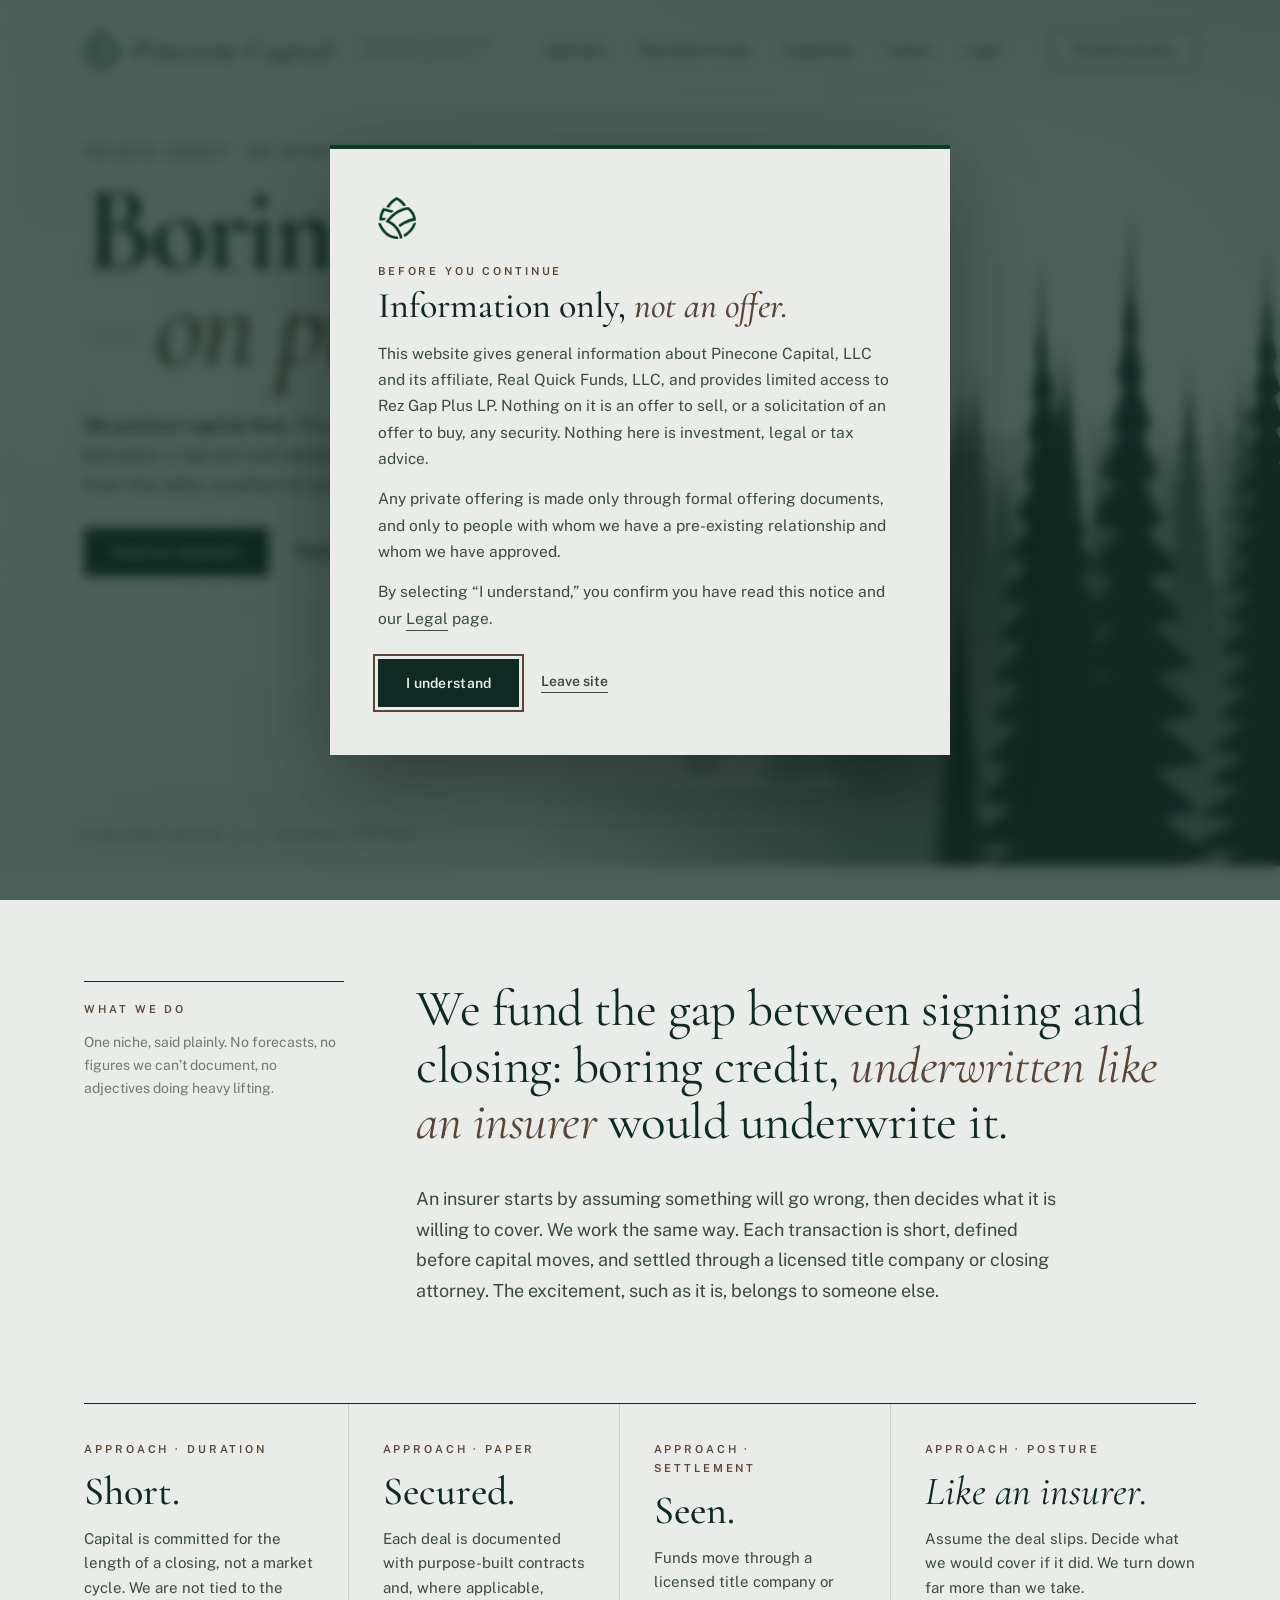
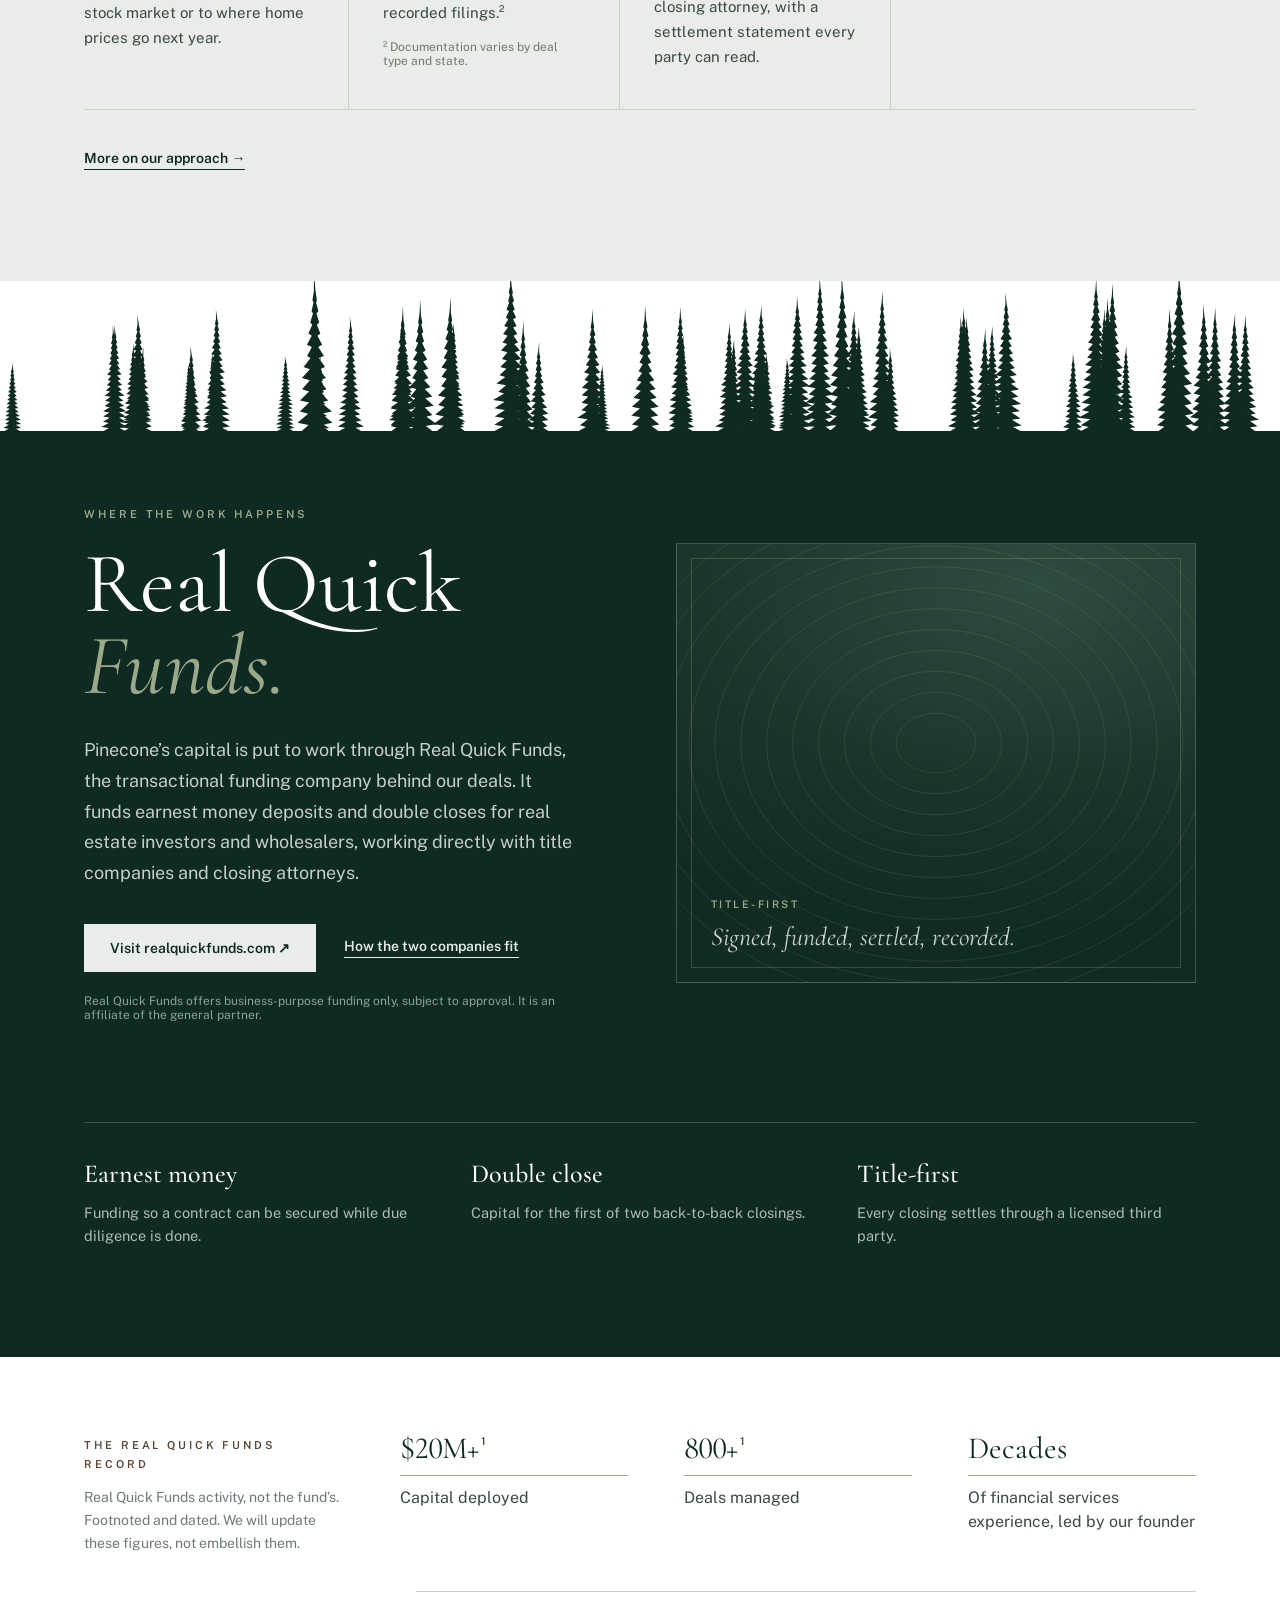
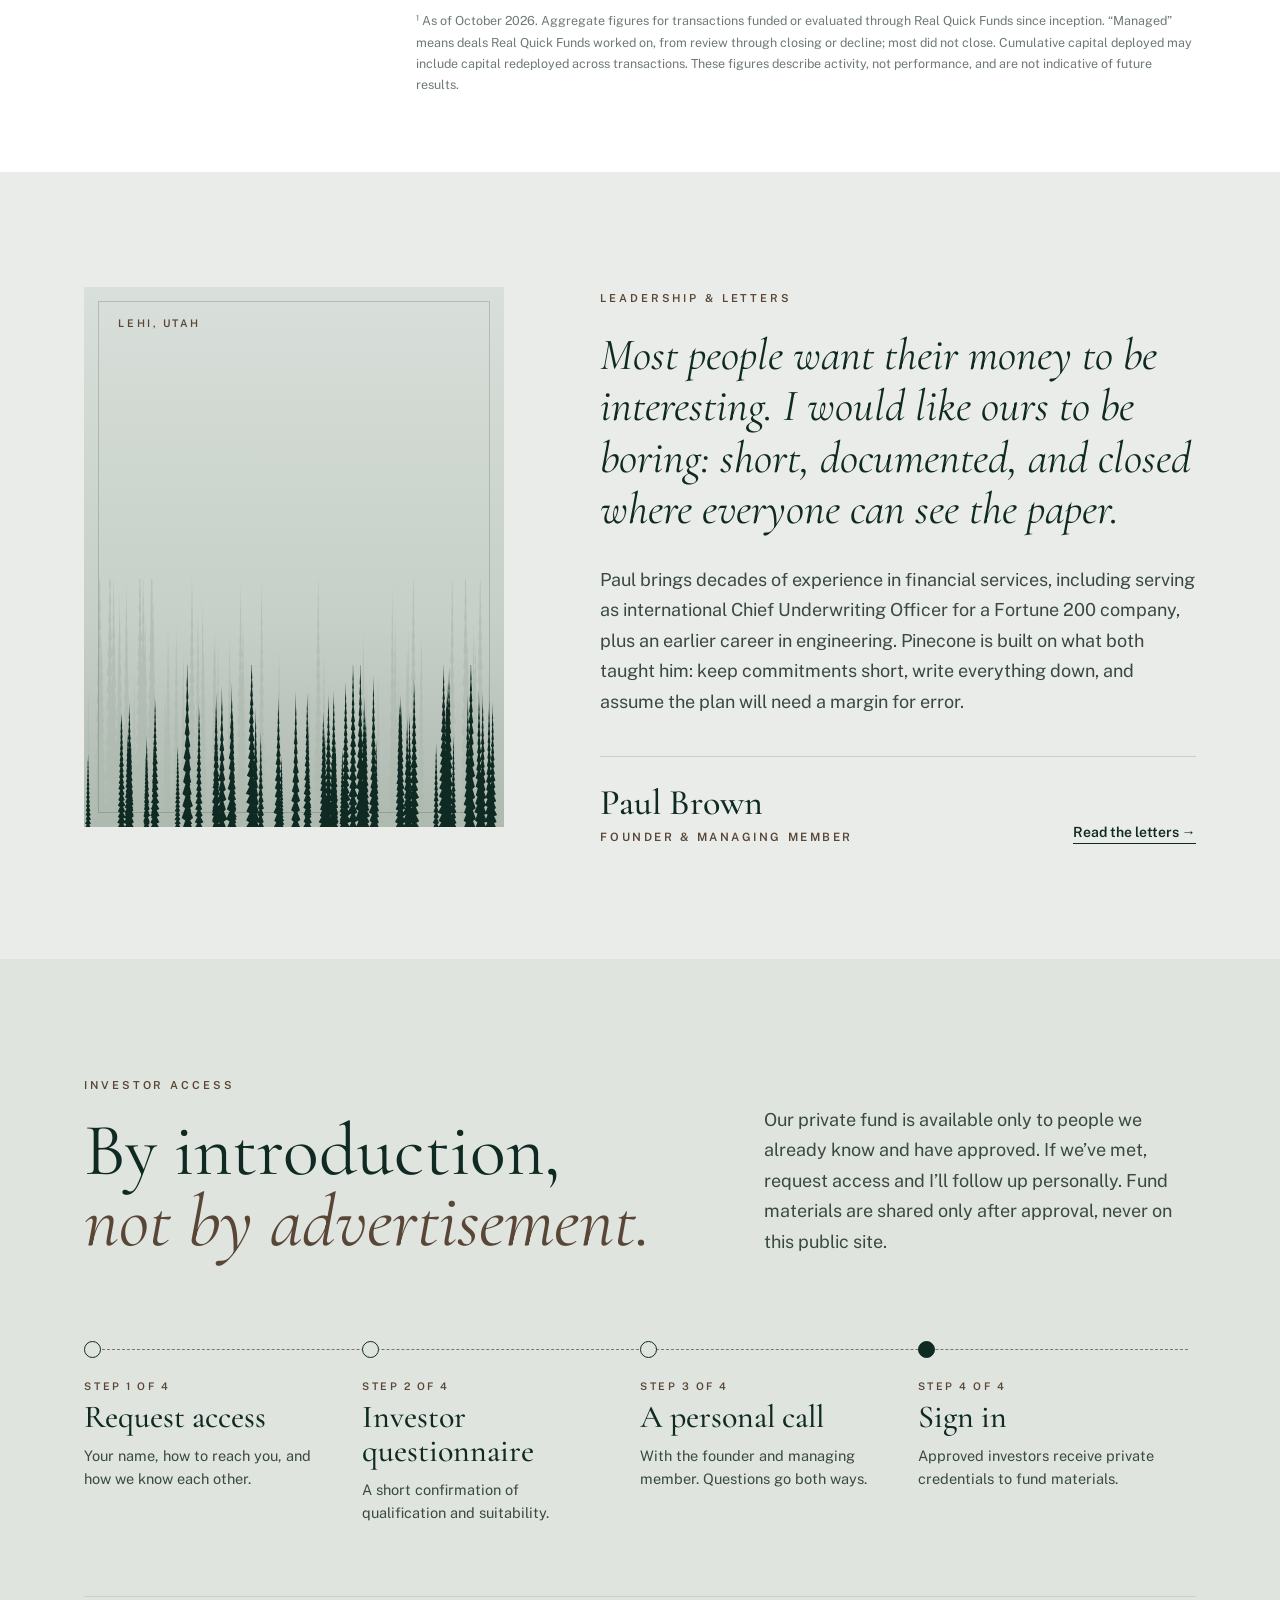
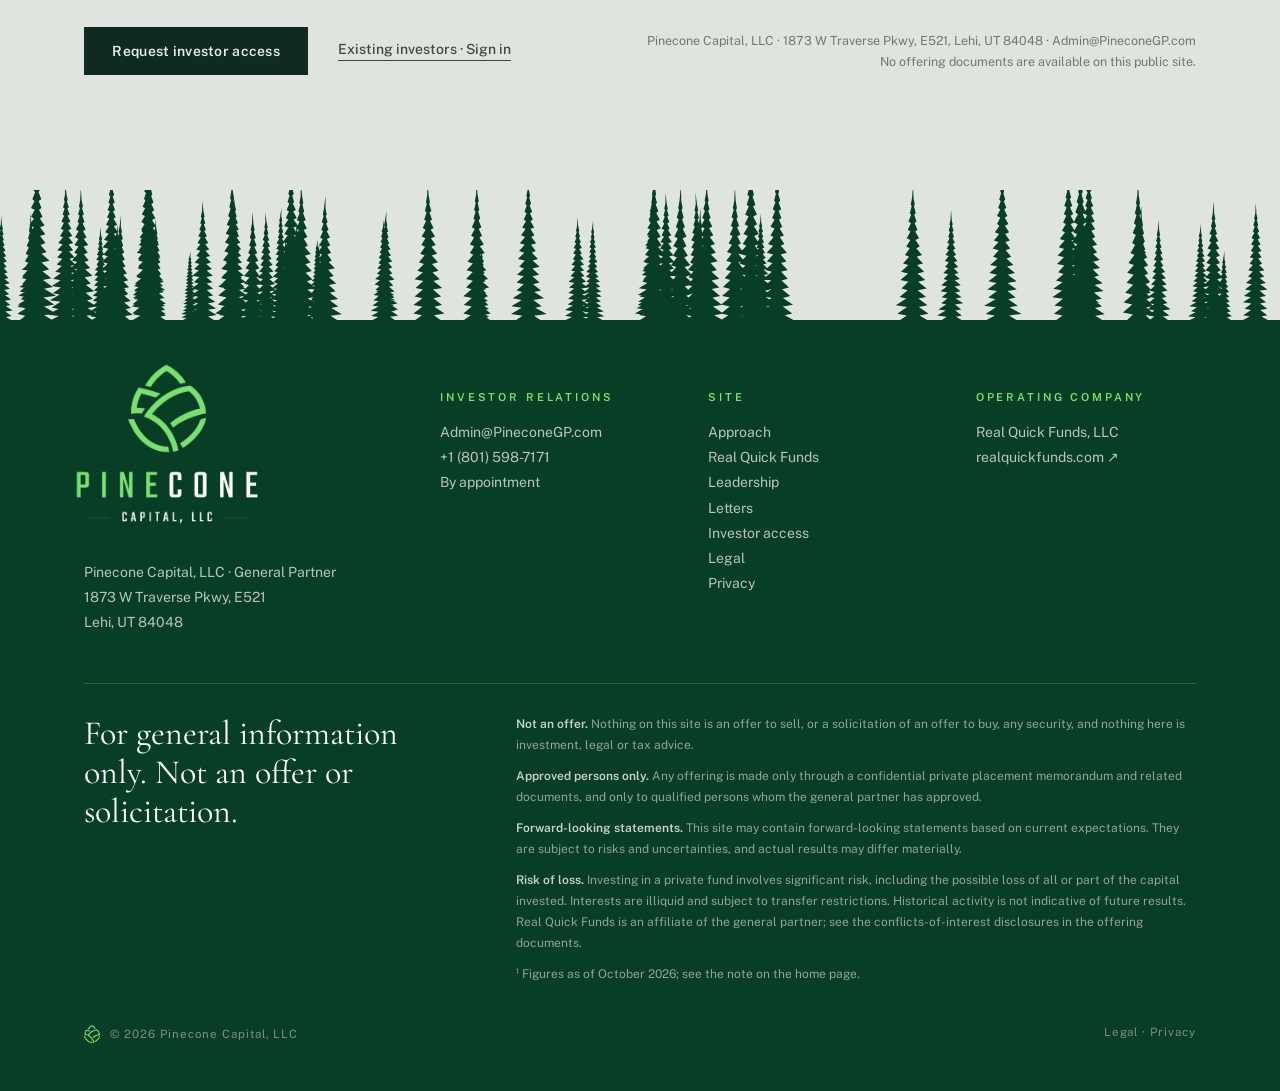
==== index.html @ 08f0cf80 "Home: Real Quick Funds record moved after RQF section and relabeled, 800+ deals managed, smaller rec" ====
<!doctype html><html lang="en"><head><meta charset="utf-8">
<meta name="viewport" content="width=device-width,initial-scale=1">
<title>Pinecone Capital, LLC · Boring on purpose.</title>
<meta name="description" content="Pinecone Capital, LLC is a general partner focused on short-duration, documented private credit through Real Quick Funds. By introduction only.">
<link rel="canonical" href="https://pineconegp.com/">
<meta property="og:type" content="website">
<meta property="og:site_name" content="Pinecone Capital, LLC">
<meta property="og:title" content="Pinecone Capital, LLC · Boring on purpose.">
<meta property="og:description" content="Pinecone Capital, LLC is a general partner focused on short-duration, documented private credit through Real Quick Funds. By introduction only.">
<meta property="og:url" content="https://pineconegp.com/">
<meta property="og:image" content="https://pineconegp.com/img/og-share.png">
<meta name="twitter:card" content="summary_large_image">
<link rel="icon" type="image/png" href="/logo/derived-mark-pine-transparent.png">
<link rel="icon" href="/favicon.ico" sizes="any">
<link rel="apple-touch-icon" href="/apple-touch-icon.png">
<meta name="theme-color" content="#0F2A22">
<link rel="stylesheet" href="/fonts/fonts.css">
<link rel="stylesheet" href="/site.css?v=559492b0">
</head><body>
<div class="hero">
 <img class="forest" src="/img/forest.svg" alt="">
 <div class="hfog"></div>
 <div class="grain"></div>
 <nav aria-label="Main">
  <a class="brand" href="/" aria-label="Pinecone Capital home"><img src="/logo/derived-mark-pine-transparent.png" alt="Pinecone Capital mark"><span class="n">Pinecone Capital</span><span class="t">General Partner<br>Private credit</span></a>
  <div class="links"><a href="/approach">Approach</a><a href="/#real-quick-funds">Real Quick Funds</a><a href="/leadership">Leadership</a><a href="/letters">Letters</a><a href="/legal">Legal</a></div>
  <a class="acc" href="/investor-access">Investor access</a>
  <details class="menu"><summary>Menu</summary><div class="panel"><a href="/approach">Approach</a><a href="/#real-quick-funds">Real Quick Funds</a><a href="/leadership">Leadership</a><a href="/letters">Letters</a><a href="/legal">Legal</a><a href="/investor-access">Investor access</a></div></details>
 </nav>
 <div class="hcopy">
  <div class="cap">Private credit · By introduction only</div>
  <h1>Boring<em>on purpose.</em></h1>
  <p class="lede"><strong>We protect capital first.</strong> Pinecone Capital funds the short gap between a signed real estate contract and a closed deal, away from the daily weather of public markets and home prices.</p>
  <div class="ctas"><a class="btn" href="/approach">Read our approach</a><a class="ul" href="/investor-access">Request investor access →</a></div>
 </div>
 <div class="elev">Pinecone Capital, LLC · General Partner</div>
</div>

<section class="sec" id="what-we-do">
 <div class="what">
  <div class="side"><span class="cap">What we do</span><p>One niche, said plainly. No forecasts, no figures we can’t document, no adjectives doing heavy lifting.</p></div>
  <div>
   <div class="big">We fund the gap between signing and closing: boring credit, <em>underwritten like an insurer</em> would underwrite it.</div>
   <p>An insurer starts by assuming something will go wrong, then decides what it is willing to cover. We work the same way. Each transaction is short, defined before capital moves, and settled through a licensed title company or closing attorney. The excitement, such as it is, belongs to someone else.</p>
  </div>
 </div>
 <div class="strip" id="approach">
  <div><span class="cap">Approach · Duration</span><h3>Short.</h3><p>Capital is committed for the length of a closing, not a market cycle. We are not tied to the stock market or to where home prices go next year.</p></div>
  <div><span class="cap">Approach · Paper</span><h3>Secured.</h3><p>Each deal is documented with purpose-built contracts and, where applicable, recorded filings.²</p><div class="fnm">² Documentation varies by deal type and state.</div></div>
  <div><span class="cap">Approach · Settlement</span><h3>Seen.</h3><p>Funds move through a licensed title company or closing attorney, with a settlement statement every party can read.</p></div>
  <div><span class="cap">Approach · Posture</span><h3><em>Like an insurer.</em></h3><p>Assume the deal slips. Decide what we would cover if it did. We turn down far more than we take.</p></div>
 </div>
 <div class="more"><a class="ul" href="/approach">More on our approach →</a></div>
</section>



<div class="rqfwrap" id="real-quick-funds">
 <img class="treeline" src="/img/trees-pine.svg" alt="">
 <div class="rqf">
  <div>
   <span class="cap">Where the work happens</span>
   <h2>Real Quick <em>Funds.</em></h2>
   <p>Pinecone’s capital is put to work through Real Quick Funds, the transactional funding company behind our deals. It funds earnest money deposits and double closes for real estate investors and wholesalers, working directly with title companies and closing attorneys.</p>
   <div class="row"><a class="pill" href="https://realquickfunds.com" target="_blank" rel="noopener noreferrer">Visit realquickfunds.com ↗</a><a class="ul" style="color:#E3E8E2" href="/approach#how-the-companies-fit">How the two companies fit</a></div>
   <div class="tiny">Real Quick Funds offers business-purpose funding only, subject to approval. It is an affiliate of the general partner.</div>
  </div>
  <div class="plate" aria-hidden="true"><svg class="rings" viewBox="0 0 520 440" preserveAspectRatio="xMidYMid slice" xmlns="http://www.w3.org/2000/svg" aria-hidden="true"><g fill="none" stroke="#9BA88A" stroke-opacity=".16"><ellipse cx="260" cy="200" rx="40" ry="30"/><ellipse cx="260" cy="200" rx="66" ry="51"/><ellipse cx="260" cy="200" rx="92" ry="72"/><ellipse cx="260" cy="200" rx="118" ry="93"/><ellipse cx="260" cy="200" rx="144" ry="114"/><ellipse cx="260" cy="200" rx="170" ry="135"/><ellipse cx="260" cy="200" rx="196" ry="156"/><ellipse cx="260" cy="200" rx="222" ry="177"/><ellipse cx="260" cy="200" rx="248" ry="198"/><ellipse cx="260" cy="200" rx="274" ry="219"/><ellipse cx="260" cy="200" rx="300" ry="240"/><ellipse cx="260" cy="200" rx="326" ry="261"/></g></svg><div class="pt"><b>Title-first</b>Signed, funded, settled, recorded.</div></div>
 </div>
 <div class="facts">
  <div><b>Earnest money</b>Funding so a contract can be secured while due diligence is done.</div>
  <div><b>Double close</b>Capital for the first of two back-to-back closings.</div>
  <div><b>Title-first</b>Every closing settles through a licensed third party.</div>
 </div>
</div>

<section class="sec record" id="record">
 <div class="recg">
  <div><span class="cap">The Real Quick Funds record</span><p style="margin-top:14px;font-size:14px;line-height:1.65;color:var(--mute)">Real Quick Funds activity, not the fund’s. Footnoted and dated. We will update these figures, not embellish them.</p></div>
  <div><div class="num">$20M+<sup>1</sup></div><div class="numl">Capital deployed</div></div>
  <div><div class="num">800+<sup>1</sup></div><div class="numl">Deals managed</div></div>
  <div><div class="num word">Decades</div><div class="numl">Of financial services experience, led by our founder</div></div>
 </div>
 <div class="recnote">¹ As of October 2026. Aggregate figures for transactions funded or evaluated through Real Quick Funds since inception. “Managed” means deals Real Quick Funds worked on, from review through closing or decline; most did not close. Cumulative capital deployed may include capital redeployed across transactions. These figures describe activity, not performance, and are not indicative of future results.</div>
</section>

<section class="sec" id="leadership">
 <div class="lead">
  <div class="panel-fog" aria-hidden="true"><div class="pt">Lehi, Utah</div><img class="t1" src="/img/trees-fog.svg" alt=""><img class="t2" src="/img/trees-pine.svg" alt=""></div>
  <div>
   <span class="cap">Leadership &amp; letters</span>
   <div class="quote">Most people want their money to be interesting. I would like ours to be boring: short, documented, and closed where everyone can see the paper.</div>
   <p class="b">Paul brings decades of experience in financial services, including serving as international Chief Underwriting Officer for a Fortune 200 company, plus an earlier career in engineering. Pinecone is built on what both taught him: keep commitments short, write everything down, and assume the plan will need a margin for error.</p>
   <div class="sig"><div><div class="n">Paul Brown</div><div class="t">Founder &amp; Managing Member</div></div><a class="ul" style="font-size:14px;font-weight:600" href="/letters">Read the letters →</a></div>
  </div>
 </div>
</section>

<section class="sec access" id="investor-access">
 <div class="accg">
  <div><span class="cap">Investor access</span><h2>By introduction,<br><em>not by advertisement.</em></h2></div>
  <p class="intro">Our private fund is available only to people we already know and have approved. If we’ve met, request access and I’ll follow up personally. Fund materials are shared only after approval, never on this public site.</p>
 </div>
 <div class="trail">
  <div class="step"><div class="dot"></div><div class="k">Step 1 of 4</div><h4>Request access</h4><p>Your name, how to reach you, and how we know each other.</p></div>
  <div class="step"><div class="dot"></div><div class="k">Step 2 of 4</div><h4>Investor questionnaire</h4><p>A short confirmation of qualification and suitability.</p></div>
  <div class="step"><div class="dot"></div><div class="k">Step 3 of 4</div><h4>A personal call</h4><p>With the founder and managing member. Questions go both ways.</p></div>
  <div class="step"><div class="dot"></div><div class="k">Step 4 of 4</div><h4>Sign in</h4><p>Approved investors receive private credentials to fund materials.</p></div>
 </div>
 <div class="accrow"><a class="btn" href="/investor-access">Request investor access</a><a class="ul" style="font-weight:500;color:var(--ink2)" href="/investor-access#existing-investors">Existing investors · Sign in</a><span class="mono">Pinecone Capital, LLC · 1873 W Traverse Pkwy, E521, Lehi, UT 84048 · <a href="mailto:Admin@PineconeGP.com">Admin@PineconeGP.com</a><br>No offering documents are available on this public site.</span></div>
</section>
<div class="ftrees"><img class="treeline" src="/img/trees-logo.svg" alt=""></div>
<footer>
 <div class="fg">
  <div><a href="/"><img class="lockup" src="/logo/derived-lockup-cropped.jpg" alt="Pinecone Capital, LLC"></a><div style="margin-top:22px">Pinecone Capital, LLC · General Partner<br>1873 W Traverse Pkwy, E521<br>Lehi, UT 84048</div></div>
  <div class="col"><span class="cap">Investor relations</span><a href="mailto:Admin@PineconeGP.com">Admin@PineconeGP.com</a><a href="tel:+18015987171">+1 (801) 598-7171</a>By appointment</div>
  <div class="col"><span class="cap">Site</span><a href="/approach">Approach</a><a href="/#real-quick-funds">Real Quick Funds</a><a href="/leadership">Leadership</a><a href="/letters">Letters</a><a href="/investor-access">Investor access</a><a href="/legal">Legal</a><a href="/privacy">Privacy</a></div>
  <div class="col"><span class="cap">Operating company</span>Real Quick Funds, LLC<a href="https://realquickfunds.com" target="_blank" rel="noopener noreferrer">realquickfunds.com ↗</a></div>
 </div>
 <div class="disc">
  <div class="d">For general information only. Not an offer or solicitation.</div>
  <div class="s">
   <p><b>Not an offer.</b> Nothing on this site is an offer to sell, or a solicitation of an offer to buy, any security, and nothing here is investment, legal or tax advice.</p>
   <p><b>Approved persons only.</b> Any offering is made only through a confidential private placement memorandum and related documents, and only to qualified persons whom the general partner has approved.</p>
   <p><b>Forward-looking statements.</b> This site may contain forward-looking statements based on current expectations. They are subject to risks and uncertainties, and actual results may differ materially.</p>
   <p><b>Risk of loss.</b> Investing in a private fund involves significant risk, including the possible loss of all or part of the capital invested. Interests are illiquid and subject to transfer restrictions. Historical activity is not indicative of future results. Real Quick Funds is an affiliate of the general partner; see the conflicts-of-interest disclosures in the offering documents.</p>
   <p>¹ Figures as of October 2026; see the note on the home page.</p>
  </div>
 </div>
 <div class="copy"><span style="display:flex;align-items:center;gap:10px"><img src="/logo/derived-mark-light-cropped.png" alt="">© 2026 Pinecone Capital, LLC</span><span><a href="/legal">Legal</a> · <a href="/privacy">Privacy</a></span></div>
</footer>
<style>/* entry notice */.gate{position:fixed;inset:0;z-index:1000;display:flex;align-items:center;justify-content:center;padding:20px;background:rgba(15,42,34,.72);backdrop-filter:blur(6px)}.gate[hidden]{display:none}.gate .card{max-width:620px;width:100%;max-height:calc(100vh - 40px);overflow:auto;background:var(--fog);border-top:4px solid var(--logo);padding:clamp(26px,5vw,48px);box-shadow:0 30px 80px rgba(0,0,0,.35)}.gate img{height:42px;width:auto}.gate .cap{display:block;margin-top:22px}.gate h2{font-family:var(--disp);font-weight:500;font-size:clamp(28px,3.4vw,36px);line-height:1.08;margin-top:10px;text-wrap:balance}.gate h2 em{color:var(--bark)}.gate p{margin-top:14px;font-size:15.5px;line-height:1.7;color:var(--ink2)}.gate .row{margin-top:28px;display:flex;flex-wrap:wrap;gap:22px;align-items:center}.gate .leave{font-size:14px;font-weight:600;color:var(--ink2);border-bottom:1px solid currentColor;padding-bottom:3px}</style>
<div class="gate" id="gate" hidden role="dialog" aria-modal="true" aria-labelledby="gate-h">
 <div class="card">
  <img src="/logo/derived-mark-pine-transparent.png" alt="Pinecone Capital">
  <span class="cap">Before you continue</span>
  <h2 id="gate-h"><span style="white-space:nowrap">Information only,</span> <em style="white-space:nowrap">not an offer.</em></h2>
  <p>This website gives general information about Pinecone Capital, LLC and its affiliate, Real Quick Funds, LLC, and provides limited access to Rez Gap Plus LP. Nothing on it is an offer to sell, or a solicitation of an offer to buy, any security. Nothing here is investment, legal or tax advice.</p>
  <p>Any private offering is made only through formal offering documents, and only to people with whom we have a pre-existing relationship and whom we have approved.</p>
  <p>By selecting “I understand,” you confirm you have read this notice and our <a class="ul" href="/legal">Legal</a> page.</p>
  <div class="row"><button class="btn" id="gate-ok" type="button">I understand</button><a class="leave" href="https://www.google.com" rel="noopener">Leave site</a></div>
 </div>
</div>
<script>(function(){var k='pcgp_notice_v2',d=30*864e5,g=document.getElementById('gate');if(!g)return;
function rd(){var v=null;try{v=localStorage.getItem(k)}catch(e){}if(!v){try{v=sessionStorage.getItem(k)}catch(e){}}if(!v){var m=document.cookie.match(new RegExp('(?:^|; )'+k+'=([^;]*)'));if(m)v=m[1]}return v&&(Date.now()-Number(v)<d)}
function wr(){var v=String(Date.now());try{localStorage.setItem(k,v)}catch(e){}try{sessionStorage.setItem(k,v)}catch(e){}try{document.cookie=k+'='+v+';path=/;max-age='+(d/1000)+';SameSite=Lax;Secure'}catch(e){}}
var p=location.pathname.replace(/\.html$/,'').replace(/\/$/,'');if(p==='/legal'||rd())return;
g.hidden=false;document.documentElement.style.overflow='hidden';var b=document.getElementById('gate-ok');try{b.focus({preventScroll:true})}catch(e){}
b.onclick=function(){wr();g.hidden=true;document.documentElement.style.overflow=''};})();</script>
</body></html>
---- fonts/fonts.css ----
@font-face{font-family:"Cormorant Garamond";src:url("CormorantGaramond-VariableFont_wght.ttf");font-display:swap;font-weight:300 700}
@font-face{font-family:"Cormorant Garamond";src:url("CormorantGaramond-Italic-VariableFont_wght.ttf");font-display:swap;font-weight:300 700;font-style:italic}
@font-face{font-family:"Public Sans";src:url("PublicSans-VariableFont_wght.ttf");font-display:swap;font-weight:100 900}
@font-face{font-family:"Public Sans";src:url("PublicSans-Italic-VariableFont_wght.ttf");font-display:swap;font-weight:100 900;font-style:italic}
---- site.css ----
:root{--fog:#E9ECE8;--fog2:#DFE4DF;--pine:#0F2A22;--pine2:#173A2F;--bark:#5A4636;--lichen:#9BA88A;--white:#FFFFFF;--ink2:#3A4A43;--mute:#6E7A72;--rule:#C9D0C8;--logo:#083E26;--lime:#7BE06F;
--disp:"Cormorant Garamond",Garamond,serif;--sans:"Public Sans",Helvetica,Arial,sans-serif;--pad:clamp(22px,6.6vw,96px)}
*{box-sizing:border-box;margin:0;padding:0}
html{scroll-behavior:smooth}
body{background:var(--fog);color:var(--pine);font-family:var(--sans);-webkit-font-smoothing:antialiased;overflow-x:hidden}
img{max-width:100%}
a{color:inherit;text-decoration:none}
a:focus-visible,button:focus-visible,input:focus-visible,textarea:focus-visible{outline:2px solid var(--bark);outline-offset:3px}
[id]{scroll-margin-top:24px}
.cap{font-size:11px;letter-spacing:.26em;text-transform:uppercase;font-weight:600;color:var(--bark)}
.btn{display:inline-block;background:var(--pine);color:var(--fog);padding:16px 28px;font-weight:600;font-size:14px;letter-spacing:.02em;border:0;cursor:pointer;font-family:var(--sans)}
.btn:hover{background:var(--pine2)}
.ul{border-bottom:1px solid currentColor;padding-bottom:3px}
.ul:hover{color:var(--bark)}
/* NAV */
nav{position:relative;z-index:5;display:flex;align-items:center;justify-content:space-between;gap:24px;padding:30px var(--pad)}
.brand{display:flex;align-items:center;gap:14px;color:var(--pine)}
.brand img{width:auto;height:38px}
.brand .n{font-family:var(--disp);font-size:28px;font-weight:500;letter-spacing:.02em;line-height:1;white-space:nowrap}
.brand .t{font-size:9.5px;letter-spacing:.3em;text-transform:uppercase;color:var(--bark);border-left:1px solid rgba(15,42,34,.3);padding-left:14px;line-height:1.5}
.links{display:flex;gap:34px;font-size:13.5px;color:var(--pine2);font-weight:450}
.links a:hover,.links a[aria-current]{color:var(--bark)}
.links a[aria-current]{border-bottom:1px solid var(--lichen)}
.acc{font-size:13px;font-weight:600;letter-spacing:.04em;padding:11px 20px;border:1px solid var(--pine);color:var(--pine);background:rgba(233,236,232,.55);white-space:nowrap}
.acc:hover{background:var(--pine);color:var(--fog)}
.menu{display:none}
.menu summary{list-style:none;cursor:pointer;font-size:12px;font-weight:600;letter-spacing:.2em;text-transform:uppercase;padding:10px 14px;border:1px solid var(--pine)}
.menu summary::-webkit-details-marker{display:none}
.menu .panel{position:absolute;right:var(--pad);left:var(--pad);top:84px;background:var(--fog);border:1px solid var(--rule);box-shadow:0 18px 40px rgba(15,42,34,.15);padding:10px 22px;display:flex;flex-direction:column}
.menu .panel a{padding:14px 0;border-bottom:1px solid var(--rule);font-size:16px}
.menu .panel a:last-child{border-bottom:0;font-weight:600}
/* HERO */
.hero{position:relative;min-height:min(866px,100vh);overflow:hidden;display:flex;flex-direction:column}
.hero .forest{position:absolute;inset:0;width:100%;height:100%;object-fit:cover;object-position:center bottom;filter:saturate(.7)}
.hfog{position:absolute;inset:0;background:linear-gradient(90deg,rgba(233,236,232,.95) 0%,rgba(233,236,232,.85) 40%,rgba(233,236,232,0) 68%)}
.grain{position:absolute;inset:0;opacity:.04;background-image:radial-gradient(rgba(15,42,34,.55) .6px,transparent .7px);background-size:3px 3px;mix-blend-mode:multiply}
.hcopy{position:relative;z-index:3;padding:clamp(20px,5vh,72px) var(--pad) 96px;max-width:1000px}
.hcopy>.cap{font-size:13.5px;letter-spacing:.22em}
.hcopy h1{font-family:var(--disp);font-weight:600;font-size:clamp(58px,min(9.4vw,16.5vh),136px);line-height:.8;letter-spacing:-.035em;color:#08201A;margin-top:22px}
.hcopy h1 em{font-style:italic;font-weight:500;color:var(--bark);display:block;padding-left:.59em;letter-spacing:-.03em}
.hcopy h1 em::before{content:"";display:inline-block;width:.43em;height:2px;background:var(--lichen);vertical-align:middle;margin:0 .12em 0 -.55em;position:relative;top:-6px}
.hcopy .lede{margin-top:clamp(24px,4vh,40px);max-width:560px;font-size:clamp(18px,1.45vw,21px);line-height:1.6;color:var(--ink2)}
.hcopy .lede strong{color:var(--pine);font-weight:600}
.ctas{margin-top:28px;display:flex;flex-wrap:wrap;gap:26px;align-items:center;font-size:15px;font-weight:600;letter-spacing:.02em}
.elev{position:absolute;z-index:3;left:var(--pad);bottom:26px;font-size:10.5px;letter-spacing:.24em;text-transform:uppercase;color:var(--bark)}
/* page hero (inner pages) */
.phero{position:relative;overflow:hidden;background:var(--fog)}
.phero .treeline{display:block;width:100%;height:110px;object-fit:fill;margin-top:-10px}
.phead{padding:40px var(--pad) 56px;max-width:1100px}
.phead h1{font-family:var(--disp);font-weight:500;font-size:clamp(54px,8vw,112px);line-height:.92;letter-spacing:-.02em;margin-top:22px}
.phead h1 em{color:var(--bark);font-weight:400}
.phead p{margin-top:28px;max-width:640px;font-size:19px;line-height:1.65;color:var(--ink2)}
/* SECTIONS */
.sec{padding:clamp(72px,9vw,128px) var(--pad)}
.what{display:grid;grid-template-columns:260px 1fr;gap:72px}
.what .big{font-family:var(--disp);font-size:clamp(34px,4vw,58px);line-height:1.1;letter-spacing:-.01em;font-weight:400;max-width:930px}
.what .big em{color:var(--bark)}
.what p{margin-top:34px;max-width:640px;font-size:18px;line-height:1.7;color:var(--ink2)}
.what .side{border-top:1px solid var(--pine);padding-top:16px}
.what .side p{margin-top:14px;font-size:14px;line-height:1.65;color:var(--mute)}
.strip{display:grid;grid-template-columns:1.1fr 1fr 1fr 1fr;border-top:1px solid var(--pine);border-bottom:1px solid var(--rule);margin-top:96px}
.strip>div{padding:34px 34px 40px 0;border-right:1px solid var(--rule);margin-right:34px}
.strip>div:last-child{border-right:none;margin-right:0;padding-right:0}
.strip h3{font-family:var(--disp);font-weight:500;font-size:40px;line-height:1;margin:14px 0 16px}
.strip h3 em{font-weight:400}
.strip p{font-size:15px;line-height:1.65;color:var(--ink2)}
.strip .fnm{margin-top:14px;font-size:12px;color:var(--mute)}
.more{margin-top:40px;font-size:14px;font-weight:600}
.record{background:var(--white)}
.recg{display:grid;grid-template-columns:260px 1fr 1fr 1fr;gap:56px;align-items:start}
.record.sec{padding-top:clamp(48px,6vw,80px);padding-bottom:clamp(48px,6vw,80px)}
.num{font-family:var(--disp);font-weight:400;font-variant-numeric:lining-nums;font-size:clamp(1.6rem,2.4vw,2.2rem);line-height:1;letter-spacing:-.03em;color:var(--pine);white-space:nowrap}
.num sup{font-family:var(--sans);font-size:11px;font-weight:600;color:var(--bark);vertical-align:top;position:relative;top:2px;margin-left:3px}
.numl{margin-top:10px;padding-top:10px;border-top:1px solid var(--lichen);font-size:16px;color:var(--ink2);line-height:1.5}
.recnote{margin-top:36px;padding-top:18px;border-top:1px solid var(--rule);font-size:12.5px;line-height:1.7;color:var(--mute);max-width:980px;margin-left:332px}
.rqfwrap{position:relative;background:var(--pine);color:#E3E8E2}
.rqfwrap .treeline{display:block;width:100%;height:150px;background:var(--white);object-fit:fill}
.rqf{display:grid;grid-template-columns:1fr minmax(300px,520px);gap:96px;align-items:center;padding:72px var(--pad) 100px}
.rqf .cap{color:var(--lichen)}
.rqf h2{font-family:var(--disp);font-weight:400;font-size:clamp(58px,6.7vw,96px);line-height:.95;margin-top:22px;color:var(--white)}
.rqf h2 em{color:var(--lichen)}
.rqf p{margin-top:28px;font-size:18px;line-height:1.7;color:#C5CFC8;max-width:600px}
.rqf .row{margin-top:36px;display:flex;flex-wrap:wrap;gap:28px;align-items:center;font-size:14px;font-weight:600}
.pill{display:inline-block;background:var(--fog);color:var(--pine);padding:16px 26px}
.pill:hover{background:var(--white)}
.rqf .tiny{margin-top:22px;font-size:12px;color:#8FA095}
/* decorative panels (no photos) */
.plate{position:relative;height:440px;background:radial-gradient(120% 80% at 70% 10%,#2F4C40 0%,#1B352B 55%,#112A22 100%);border:1px solid rgba(155,168,138,.35);overflow:hidden}
.plate::before{content:"";position:absolute;inset:14px;border:1px solid rgba(155,168,138,.28);z-index:2;pointer-events:none}
.plate .cone{position:absolute;left:50%;top:46%;width:150px;transform:translate(-50%,-50%);opacity:.9}
.plate .rings{position:absolute;inset:0;width:100%;height:100%}
.plate .pt{position:absolute;left:34px;bottom:30px;right:34px;z-index:3;font-family:var(--disp);font-style:italic;font-size:26px;line-height:1.2;color:#C9D3CB}
.plate .pt b{display:block;font-family:var(--sans);font-style:normal;font-size:10.5px;letter-spacing:.24em;text-transform:uppercase;color:var(--lichen);margin-bottom:10px;font-weight:600}
.facts{display:grid;grid-template-columns:repeat(3,1fr);border-top:1px solid rgba(155,168,138,.35);margin:0 var(--pad);padding:30px 0 110px;gap:48px;font-size:14.5px;line-height:1.6;color:#AEBBB2}
.facts b{display:block;font-family:var(--disp);font-size:26px;font-weight:500;color:var(--white);margin-bottom:6px}
.lead{display:grid;grid-template-columns:minmax(280px,420px) 1fr;gap:96px;align-items:start}
.panel-fog{height:540px;position:relative;background:linear-gradient(180deg,#D9DFDA 0%,#C6CFC8 62%,#AEB9B0 100%);overflow:hidden}
.panel-fog::before{content:"";position:absolute;inset:14px;border:1px solid rgba(15,42,34,.18);z-index:2}
.panel-fog .t1{position:absolute;left:0;right:0;bottom:0;width:100%;height:46%;object-fit:fill;opacity:.7}
.panel-fog .t2{position:absolute;left:0;right:0;bottom:0;width:100%;height:30%;object-fit:fill}
.panel-fog .cone{position:absolute;left:50%;top:30%;width:96px;transform:translate(-50%,-50%);opacity:.55}
.panel-fog .pt{position:absolute;left:34px;top:30px;right:34px;z-index:3;font-size:10.5px;letter-spacing:.24em;text-transform:uppercase;color:var(--bark);font-weight:600}
.quote{font-family:var(--disp);font-style:italic;font-size:clamp(32px,3.5vw,50px);line-height:1.14;margin-top:24px;max-width:820px}
.lead p.b{margin-top:30px;font-size:18px;line-height:1.7;color:var(--ink2);max-width:680px}
.sig{margin-top:38px;padding-top:24px;border-top:1px solid var(--rule);display:flex;flex-wrap:wrap;gap:20px;justify-content:space-between;align-items:end;max-width:820px}
.sig .n{font-family:var(--disp);font-size:36px;font-weight:500}
.sig .t{margin-top:6px;font-size:11.5px;letter-spacing:.22em;text-transform:uppercase;color:var(--bark);font-weight:600}
.access{background:var(--fog2)}
.accg{display:grid;grid-template-columns:1.35fr 1fr;gap:96px;align-items:end}
.access h2{font-family:var(--disp);font-weight:400;font-size:clamp(50px,5.8vw,84px);line-height:.96;margin-top:22px}
.access h2 em{color:var(--bark)}
.access .intro{font-size:18px;line-height:1.7;color:var(--ink2);max-width:560px}
.trail{position:relative;margin-top:84px;display:grid;grid-template-columns:repeat(4,1fr)}
.trail::before{content:"";position:absolute;left:8px;right:8px;top:8px;border-top:1.5px dashed var(--bark);opacity:.7}
.step{position:relative;padding-right:40px}
.step .dot{width:17px;height:17px;border-radius:50%;background:var(--fog2);border:1.5px solid var(--pine);position:relative}
.step:last-child .dot{background:var(--pine)}
.step .k{margin-top:22px;font-size:10.5px;letter-spacing:.24em;text-transform:uppercase;color:var(--bark);font-weight:600}
.step h4{font-family:var(--disp);font-weight:500;font-size:32px;line-height:1.05;margin-top:8px}
.step p{margin-top:10px;font-size:14.5px;line-height:1.6;color:var(--ink2)}
.accrow{margin-top:72px;padding-top:30px;border-top:1px solid var(--rule);display:flex;flex-wrap:wrap;align-items:center;gap:30px;font-size:14px;font-weight:600}
.accrow .mono{text-align:right;line-height:1.7;margin-left:auto;font-size:12.5px;font-weight:400;color:var(--mute)}
/* prose pages */
.prose{display:grid;grid-template-columns:260px 1fr;gap:72px;padding:0 var(--pad) clamp(72px,9vw,120px)}
.prose aside{border-top:1px solid var(--pine);padding-top:16px;align-self:start;position:sticky;top:24px}
.prose aside a{display:block;font-size:14px;color:var(--ink2);padding:6px 0}
.prose aside a:hover{color:var(--bark)}
.prose .body{max-width:760px}
.prose h2{font-family:var(--disp);font-weight:500;font-size:clamp(34px,3.4vw,46px);line-height:1.05;margin:56px 0 18px;padding-top:28px;border-top:1px solid var(--rule)}
.prose h2:first-child{margin-top:0;padding-top:0;border-top:0}
.prose h2 em{color:var(--bark);font-weight:400}
.prose p,.prose li{font-size:17px;line-height:1.75;color:var(--ink2)}
.prose p+p{margin-top:16px}
.prose ul{margin:14px 0 0 20px}
.prose li+li{margin-top:8px}
.prose a.ul{color:var(--pine);font-weight:600}
.prose .small{font-size:13px;color:var(--mute)}
/* form */
.formcard{background:var(--white);border:1px solid var(--rule);padding:clamp(24px,4vw,48px);margin-top:8px}
.formcard label{display:block;font-size:11px;letter-spacing:.22em;text-transform:uppercase;font-weight:600;color:var(--bark);margin:22px 0 8px}
.formcard label:first-of-type{margin-top:0}
.formcard input,.formcard textarea{width:100%;font:inherit;font-size:16px;color:var(--pine);background:var(--fog);border:1px solid var(--rule);padding:14px 16px;border-radius:0}
.formcard textarea{min-height:140px;resize:vertical}
.formcard .chk{display:flex;gap:12px;align-items:flex-start;margin-top:22px;font-size:14px;line-height:1.6;color:var(--ink2);text-transform:none;letter-spacing:0;font-weight:400}
.formcard .chk input{width:18px;height:18px;margin-top:3px;flex:none}
.formcard .btn{margin-top:28px}
.formcard .note{margin-top:18px;font-size:13px;line-height:1.6;color:var(--mute)}
/* footer */
.ftrees{background:var(--fog2)}
.ftrees .treeline{display:block;width:100%;height:130px;object-fit:fill}
footer{background:var(--logo);color:#B9C5BC;padding:40px var(--pad) 48px}
.fg{display:grid;grid-template-columns:1.4fr 1fr 1fr 1fr;gap:48px;font-size:14px;line-height:1.8;align-items:start}
.fg>div:not(:first-child){padding-top:28px}
.fg .lockup{display:block;width:210px;height:auto;margin:-10px 0 0 -22px}
.fg .cap{display:block;color:var(--lime);margin-bottom:12px}
.fg a:hover{color:var(--white)}
.fg .col a{display:block}
.disc{margin-top:48px;border-top:1px solid rgba(123,224,111,.28);padding-top:30px;display:grid;grid-template-columns:360px 1fr;gap:72px}
.disc .d{font-family:var(--disp);font-size:34px;line-height:1.15;color:var(--white)}
.disc .s p{font-size:12px;line-height:1.75;color:#93A399;margin-bottom:10px}
.disc .s p b{color:#C9D3CB;font-weight:600}
.copy{margin-top:30px;display:flex;flex-wrap:wrap;gap:12px;justify-content:space-between;font-size:11.5px;letter-spacing:.08em;color:#7F9086}
.copy img{width:16px;height:auto}
.copy a:hover{color:var(--white)}
/* RESPONSIVE */
@media (max-width:1180px){
 .links{gap:22px}
 .what{grid-template-columns:1fr 1fr;gap:48px}
 .recg{grid-template-columns:repeat(3,1fr);gap:32px 40px}
 .what .side{grid-column:1/-1}.what>div:last-child{grid-column:1/-1}
 .recg>div:first-child{grid-column:1/-1}
 .recnote{margin-left:0}
 .strip{grid-template-columns:1fr 1fr}
 .strip>div{border-right:none;margin-right:0;padding-right:24px;border-bottom:1px solid var(--rule)}
 .rqf{grid-template-columns:1fr;gap:48px}
 .plate{height:320px}
 .lead{grid-template-columns:1fr;gap:48px}
 .panel-fog{height:300px}
 .accg{grid-template-columns:1fr;gap:28px}
 .fg{grid-template-columns:1fr 1fr}
 .disc{grid-template-columns:1fr;gap:20px}
 .prose{grid-template-columns:1fr;gap:28px}
 .prose aside{position:static}
}
@media (max-width:960px){
 .links,nav>.acc{display:none}
 .menu{display:block}
 .brand .t{display:none}
}
@media (max-width:720px){
 .hfog{background:linear-gradient(180deg,rgba(233,236,232,.95) 0%,rgba(233,236,232,.88) 55%,rgba(233,236,232,.35) 100%)}
 .hcopy .lede{font-size:18px;margin-top:28px}
 .hcopy>.cap{font-size:13px;letter-spacing:.14em;text-wrap:balance}
 .what{grid-template-columns:1fr}
 .recg{grid-template-columns:1fr;gap:26px}
 .strip{grid-template-columns:1fr;margin-top:56px}
 .trail{grid-template-columns:1fr;gap:28px;margin-top:48px}
 .trail::before{left:8px;right:auto;top:8px;bottom:8px;border-top:0;border-left:1.5px dashed var(--bark)}
 .step{padding-left:40px;padding-right:0}.step .dot{position:absolute;left:0;top:0}.step .k{margin-top:0}
 .facts{grid-template-columns:1fr;gap:20px;padding-bottom:72px}
 .accrow .mono{text-align:left;margin-left:0}
 .fg{grid-template-columns:1fr}
 .fg>div:not(:first-child){padding-top:0}
 .brand .n{font-size:23px}.brand img{height:32px}
 .elev{display:none}
}

/* leadership */
.num.word{font-size:clamp(1.6rem,2.4vw,2.2rem);letter-spacing:0}
.people{display:grid;grid-template-columns:repeat(2,1fr);gap:56px 72px;margin-top:8px}
.person{border-top:1px solid var(--pine);padding-top:22px}
.person .mono{width:120px;height:120px;border-radius:50%;background:var(--pine);color:var(--lichen);display:flex;align-items:center;justify-content:center;font-family:var(--disp);font-size:42px;letter-spacing:.02em;margin-bottom:18px}
.person .photo{width:120px;height:120px;border-radius:50%;object-fit:cover;display:block;margin-bottom:18px}
.person h3{font-family:var(--disp);font-weight:500;font-size:34px;line-height:1.05}
.person .role{margin-top:8px;font-size:11px;letter-spacing:.22em;text-transform:uppercase;color:var(--bark);font-weight:600}
.person p{margin-top:16px;font-size:16px;line-height:1.7;color:var(--ink2)}
@media (min-width:901px){.people.four{grid-template-columns:repeat(2,1fr);gap:56px 72px}}
.founder{display:grid;grid-template-columns:minmax(260px,380px) 1fr;gap:72px;align-items:start;margin-bottom:24px}
@media (max-width:900px){.people,.people.four{grid-template-columns:1fr;gap:40px}
.founder{grid-template-columns:1fr;gap:40px}}
/* entry notice */
.gate{position:fixed;inset:0;z-index:100;display:flex;align-items:center;justify-content:center;padding:20px;background:rgba(15,42,34,.72);backdrop-filter:blur(6px)}
.gate[hidden]{display:none}
.gate .card{max-width:620px;width:100%;max-height:calc(100vh - 40px);overflow:auto;background:var(--fog);border-top:4px solid var(--logo);padding:clamp(26px,5vw,48px);box-shadow:0 30px 80px rgba(0,0,0,.35)}
.gate img{height:42px;width:auto}
.gate .cap{display:block;margin-top:22px}
.gate h2{font-family:var(--disp);font-weight:500;font-size:clamp(28px,3.4vw,36px);line-height:1.08;margin-top:10px;text-wrap:balance}
.gate h2 em{color:var(--bark)}
.gate p{margin-top:14px;font-size:15.5px;line-height:1.7;color:var(--ink2)}
.gate .row{margin-top:28px;display:flex;flex-wrap:wrap;gap:22px;align-items:center}
.gate .leave{font-size:14px;font-weight:600;color:var(--ink2);border-bottom:1px solid currentColor;padding-bottom:3px}
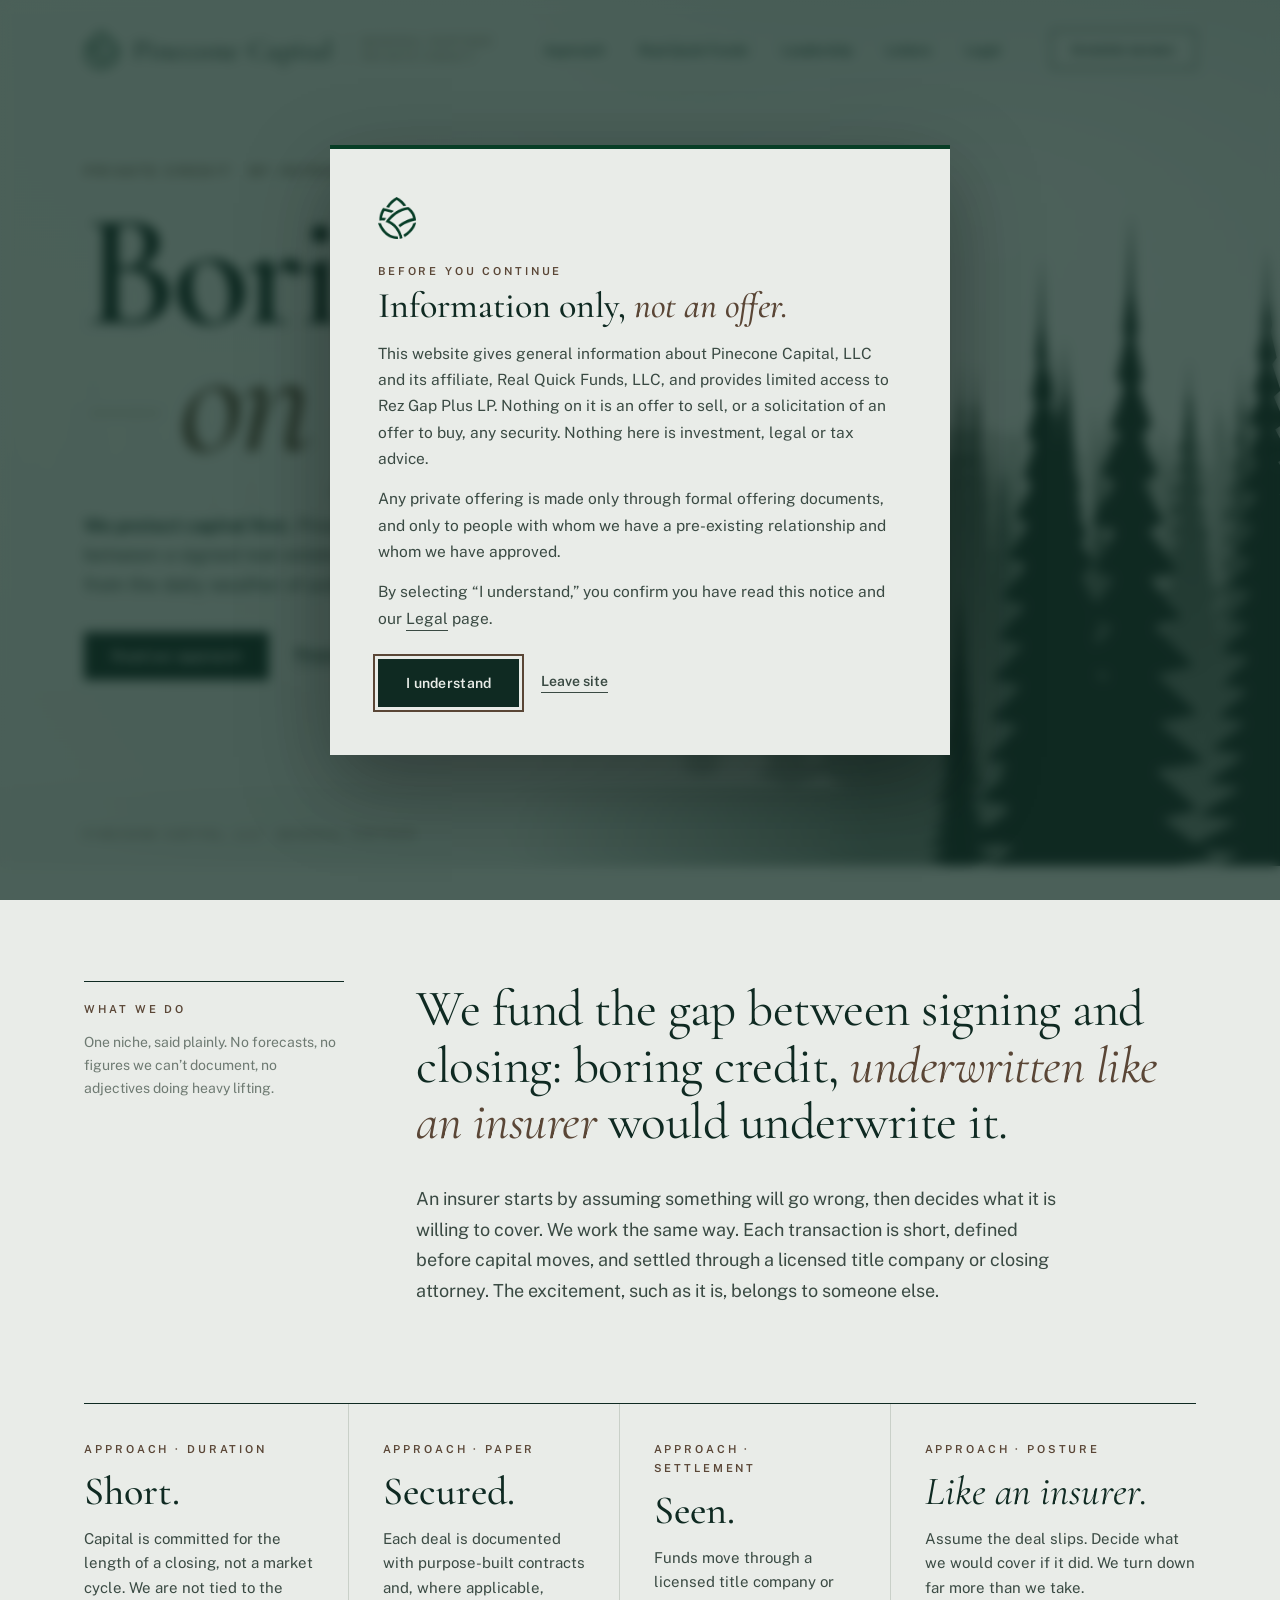
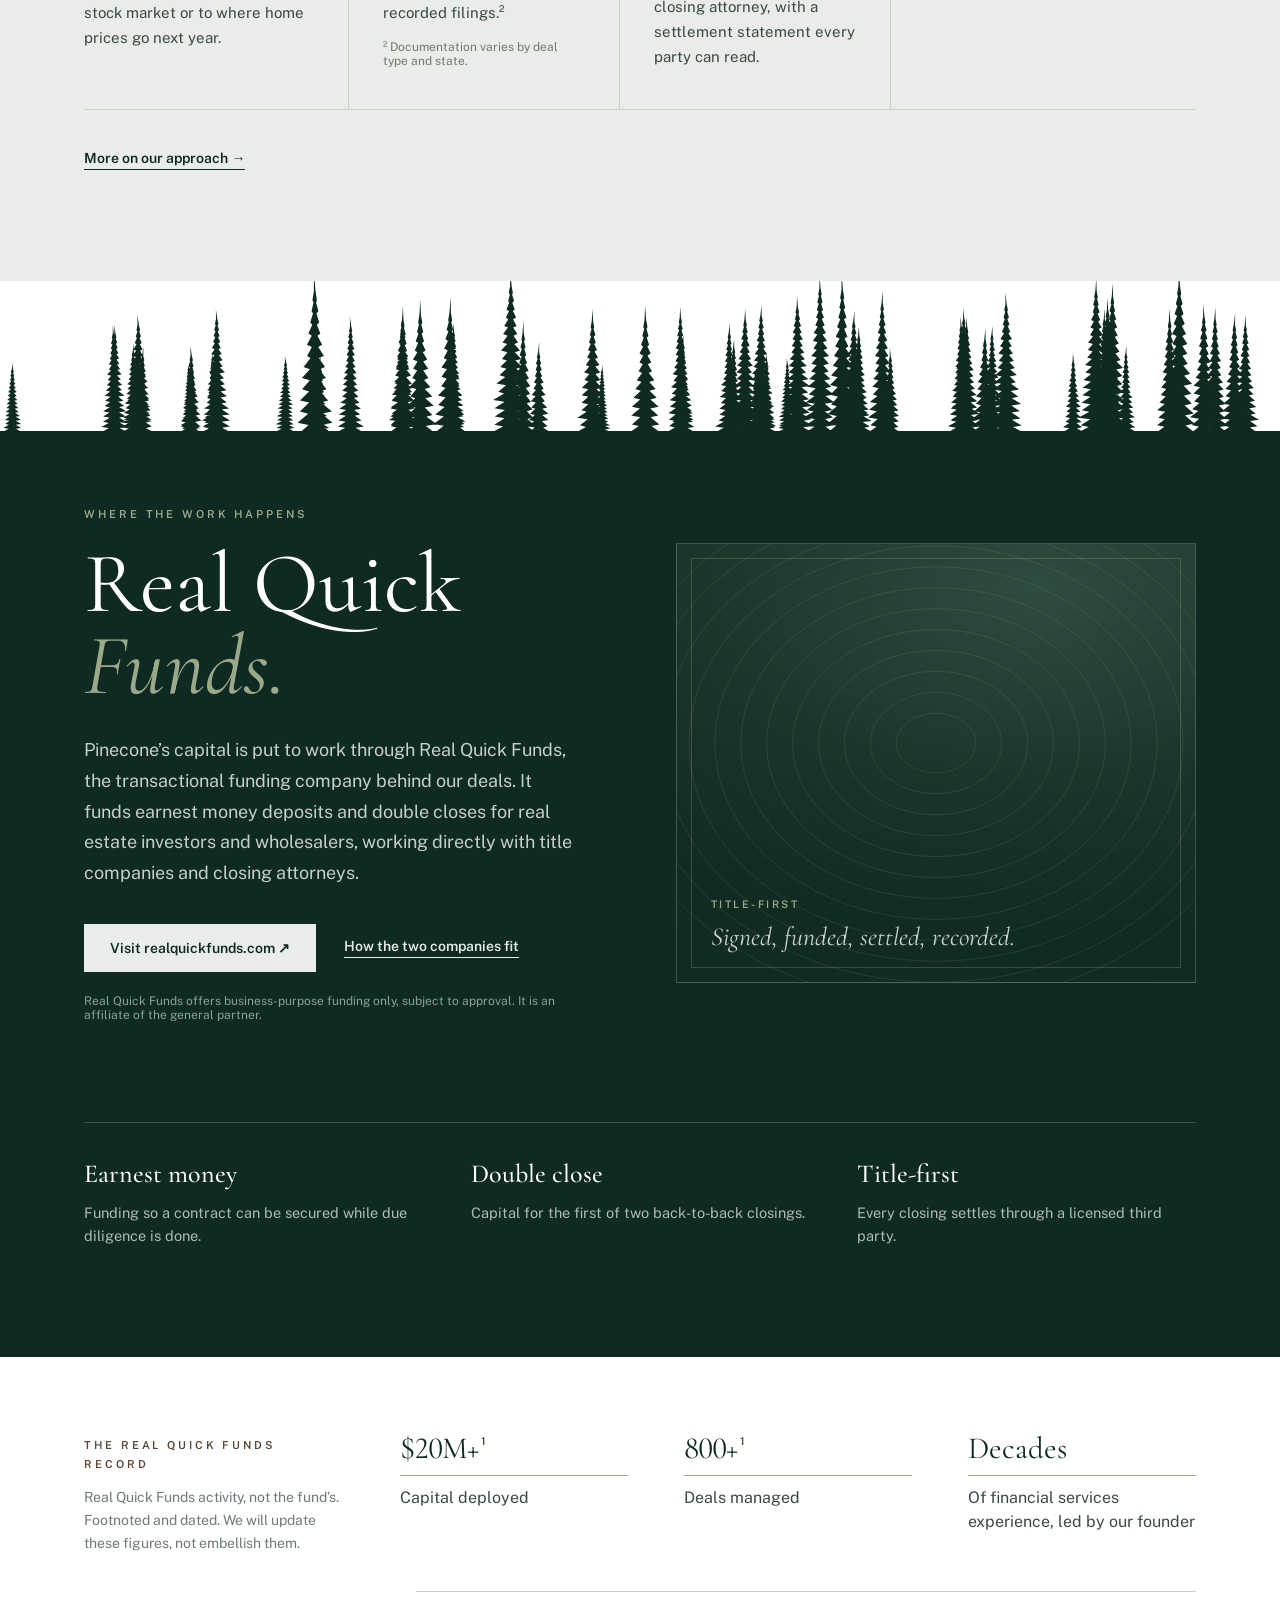
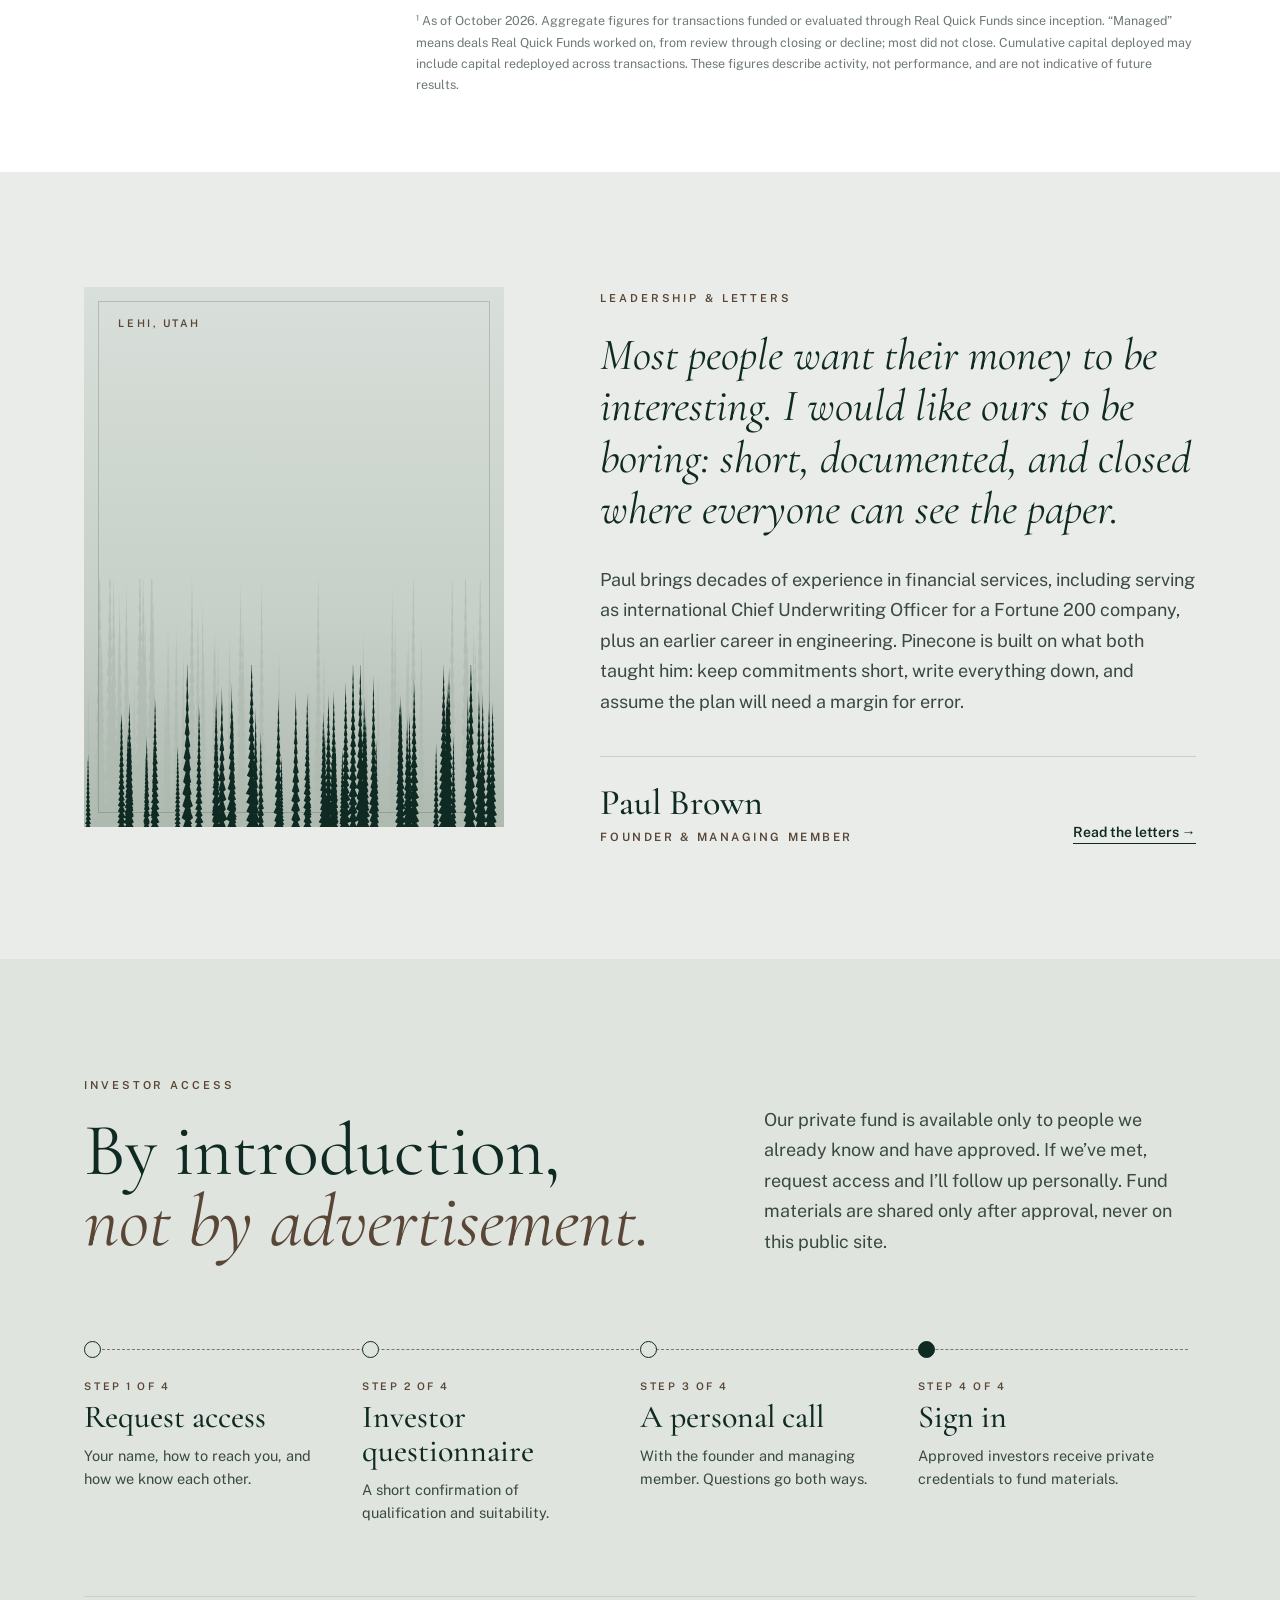
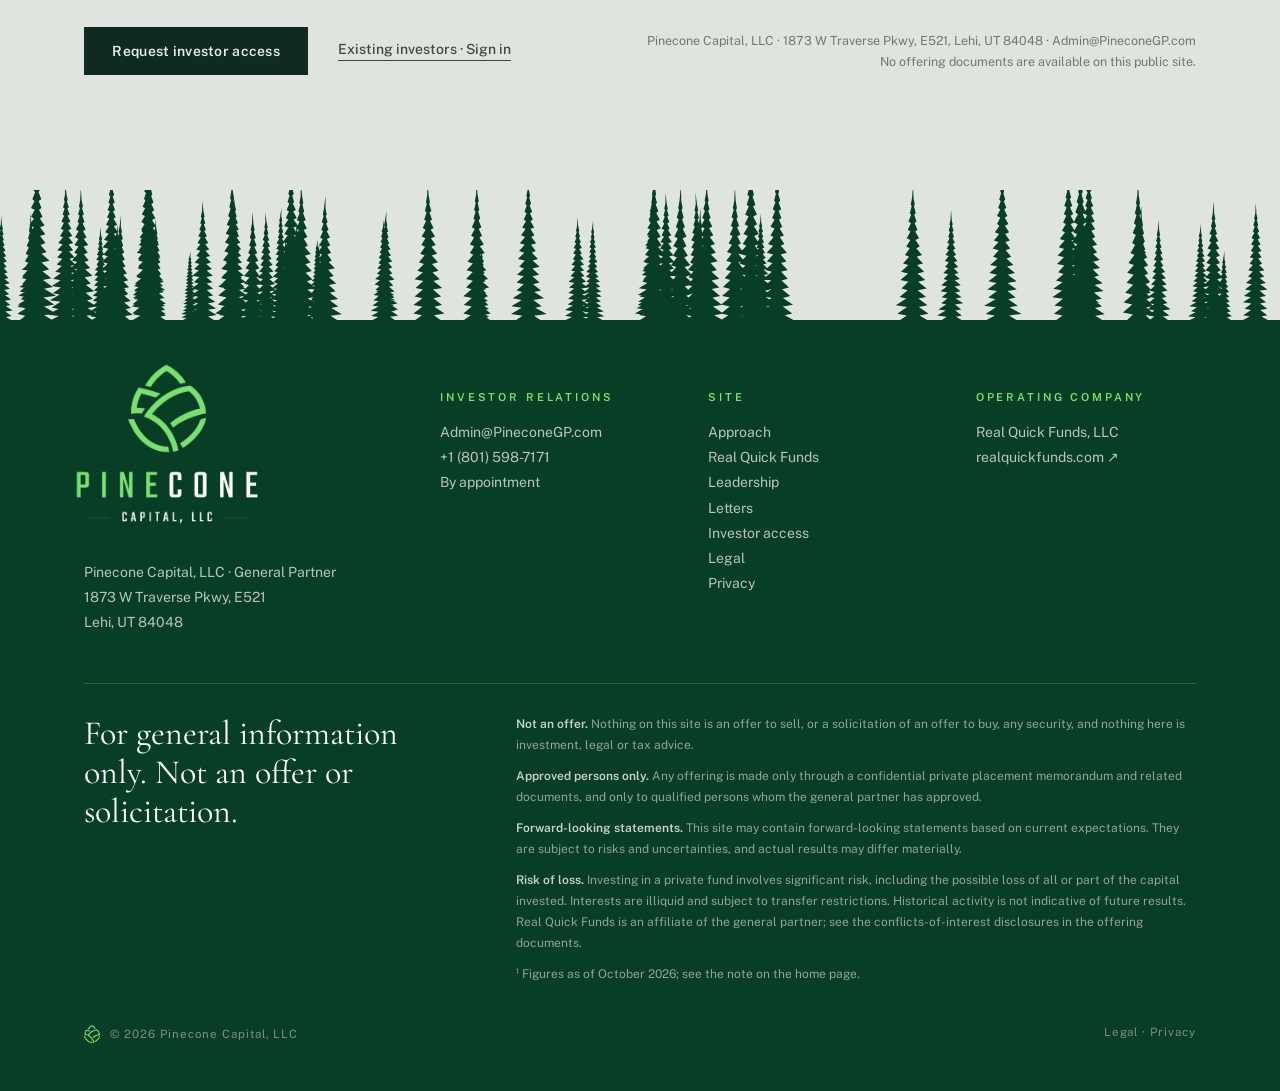
==== commit fdf76e48: "Home hero: headline 70% back toward original size and spacing (180px at 1440)" ====
--- a/index.html
+++ b/index.html
@@ -15,7 +15,7 @@
 <link rel="apple-touch-icon" href="/apple-touch-icon.png">
 <meta name="theme-color" content="#0F2A22">
 <link rel="stylesheet" href="/fonts/fonts.css">
-<link rel="stylesheet" href="/site.css?v=559492b0">
+<link rel="stylesheet" href="/site.css?v=87e8b165">
 </head><body>
 <div class="hero">
  <img class="forest" src="/img/forest.svg" alt="">
--- a/site.css
+++ b/site.css
@@ -34,14 +34,14 @@
 .hero .forest{position:absolute;inset:0;width:100%;height:100%;object-fit:cover;object-position:center bottom;filter:saturate(.7)}
 .hfog{position:absolute;inset:0;background:linear-gradient(90deg,rgba(233,236,232,.95) 0%,rgba(233,236,232,.85) 40%,rgba(233,236,232,0) 68%)}
 .grain{position:absolute;inset:0;opacity:.04;background-image:radial-gradient(rgba(15,42,34,.55) .6px,transparent .7px);background-size:3px 3px;mix-blend-mode:multiply}
-.hcopy{position:relative;z-index:3;padding:clamp(20px,5vh,72px) var(--pad) 96px;max-width:1000px}
+.hcopy{position:relative;z-index:3;padding:clamp(34px,7.1vh,99px) var(--pad) 113px;max-width:1000px}
 .hcopy>.cap{font-size:13.5px;letter-spacing:.22em}
-.hcopy h1{font-family:var(--disp);font-weight:600;font-size:clamp(58px,min(9.4vw,16.5vh),136px);line-height:.8;letter-spacing:-.035em;color:#08201A;margin-top:22px}
+.hcopy h1{font-family:var(--disp);font-weight:600;font-size:clamp(76px,min(12.55vw,23vh),180px);line-height:.79;letter-spacing:-.035em;color:#08201A;margin-top:30px}
 .hcopy h1 em{font-style:italic;font-weight:500;color:var(--bark);display:block;padding-left:.59em;letter-spacing:-.03em}
 .hcopy h1 em::before{content:"";display:inline-block;width:.43em;height:2px;background:var(--lichen);vertical-align:middle;margin:0 .12em 0 -.55em;position:relative;top:-6px}
-.hcopy .lede{margin-top:clamp(24px,4vh,40px);max-width:560px;font-size:clamp(18px,1.45vw,21px);line-height:1.6;color:var(--ink2)}
+.hcopy .lede{margin-top:clamp(36px,5.75vh,48px);max-width:560px;font-size:clamp(18px,1.45vw,21px);line-height:1.6;color:var(--ink2)}
 .hcopy .lede strong{color:var(--pine);font-weight:600}
-.ctas{margin-top:28px;display:flex;flex-wrap:wrap;gap:26px;align-items:center;font-size:15px;font-weight:600;letter-spacing:.02em}
+.ctas{margin-top:32px;display:flex;flex-wrap:wrap;gap:26px;align-items:center;font-size:15px;font-weight:600;letter-spacing:.02em}
 .elev{position:absolute;z-index:3;left:var(--pad);bottom:26px;font-size:10.5px;letter-spacing:.24em;text-transform:uppercase;color:var(--bark)}
 /* page hero (inner pages) */
 .phero{position:relative;overflow:hidden;background:var(--fog)}
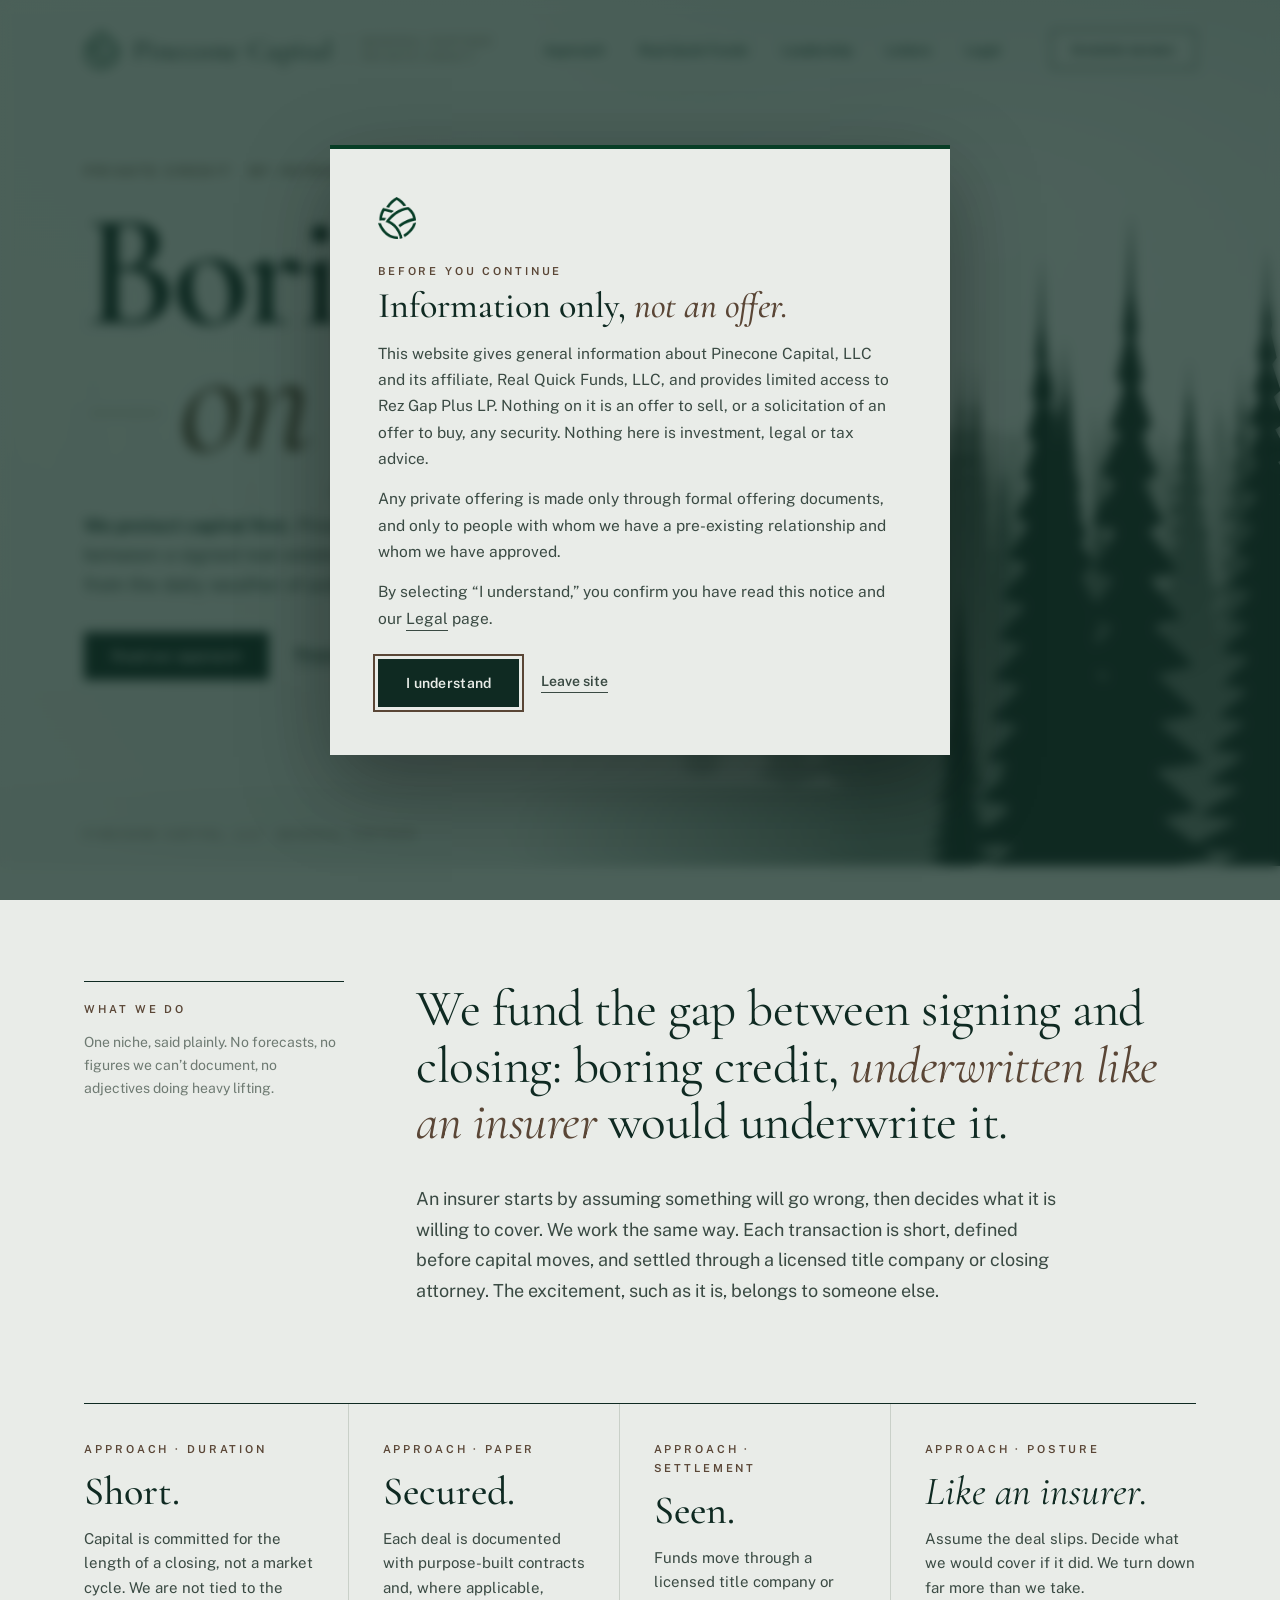
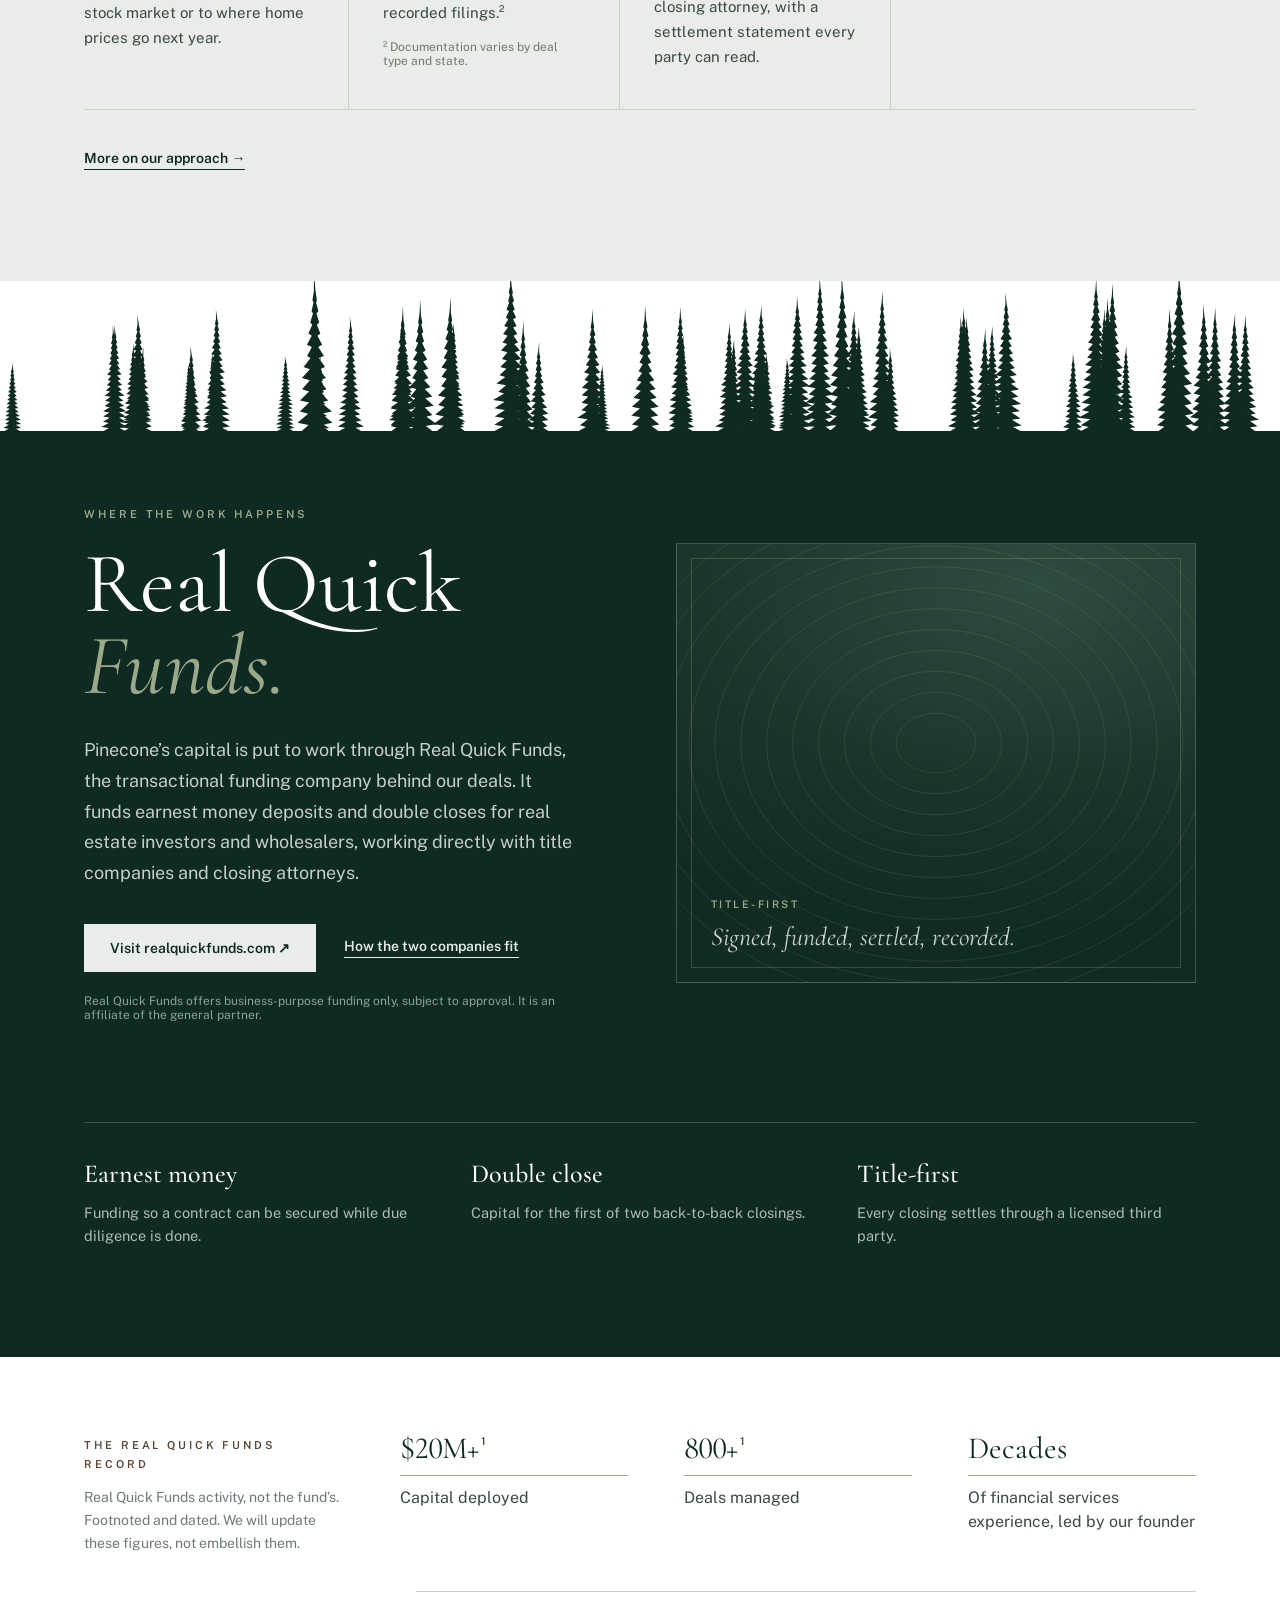
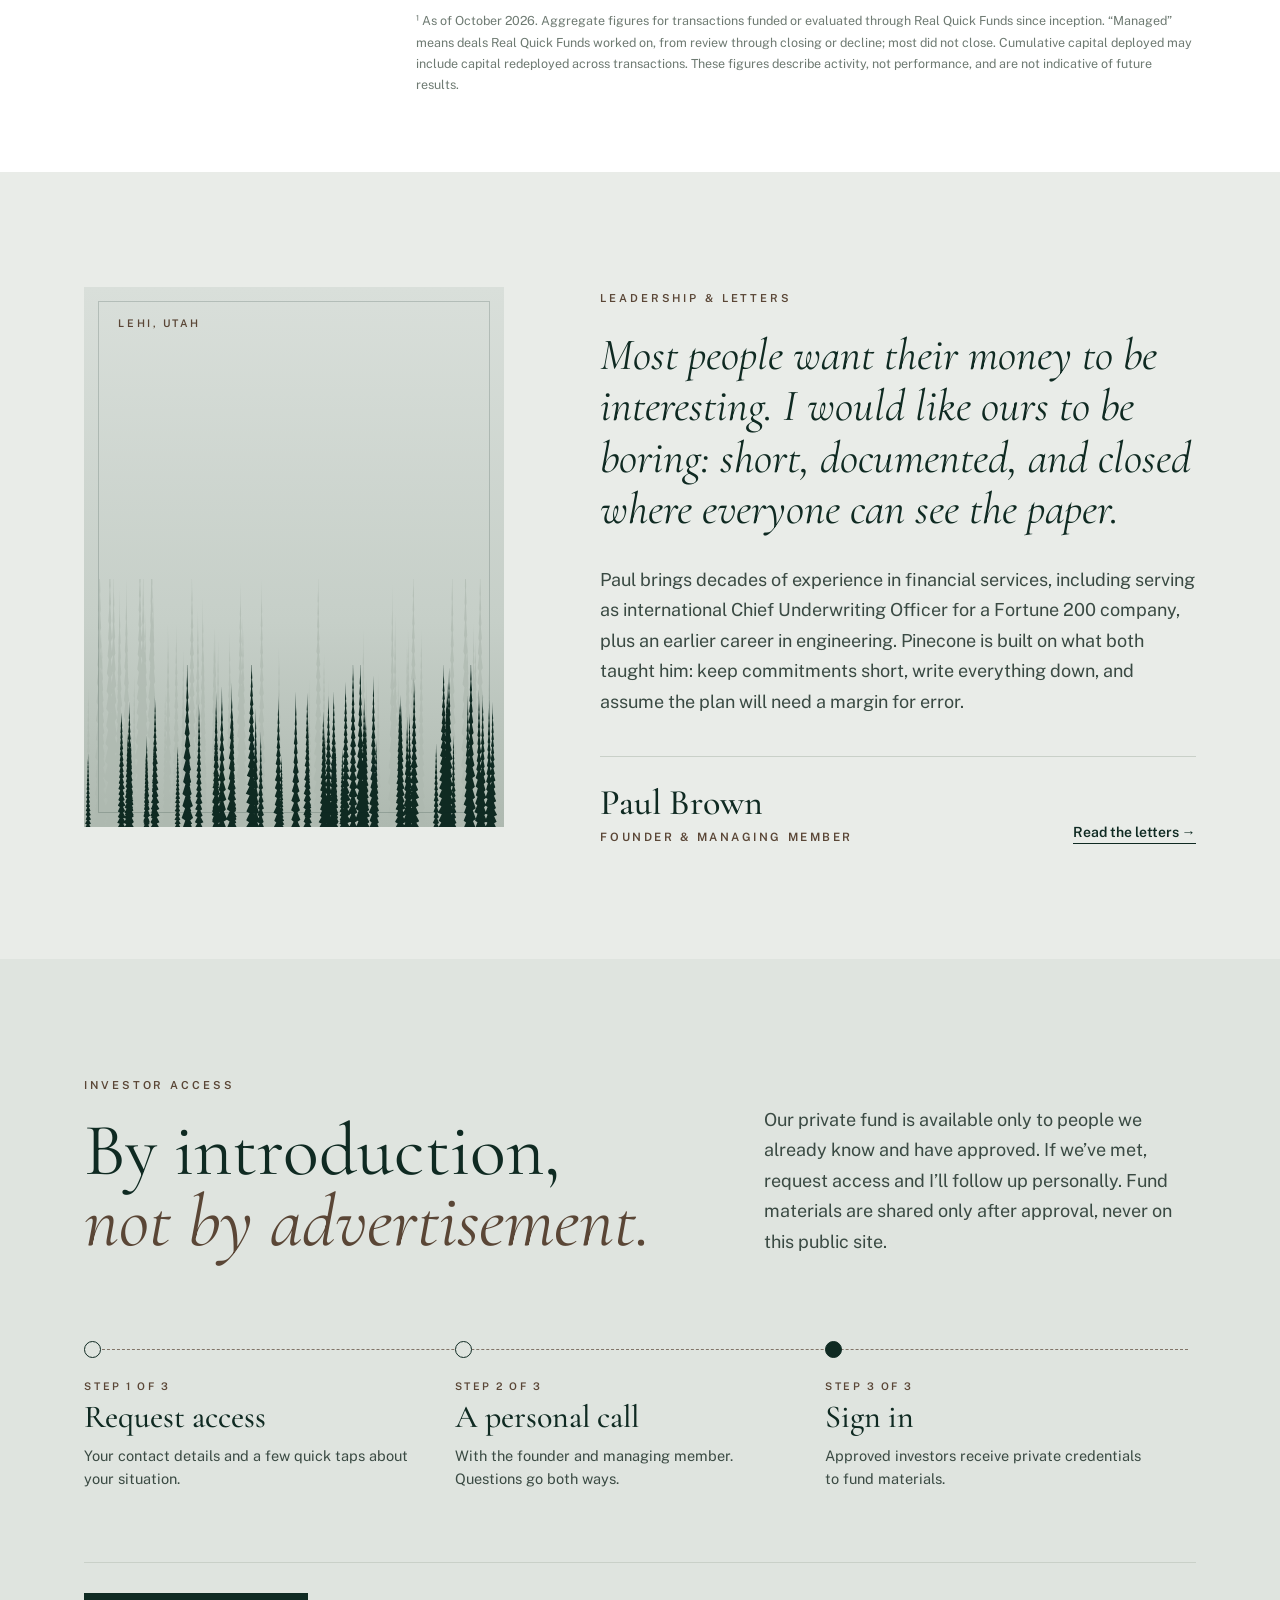
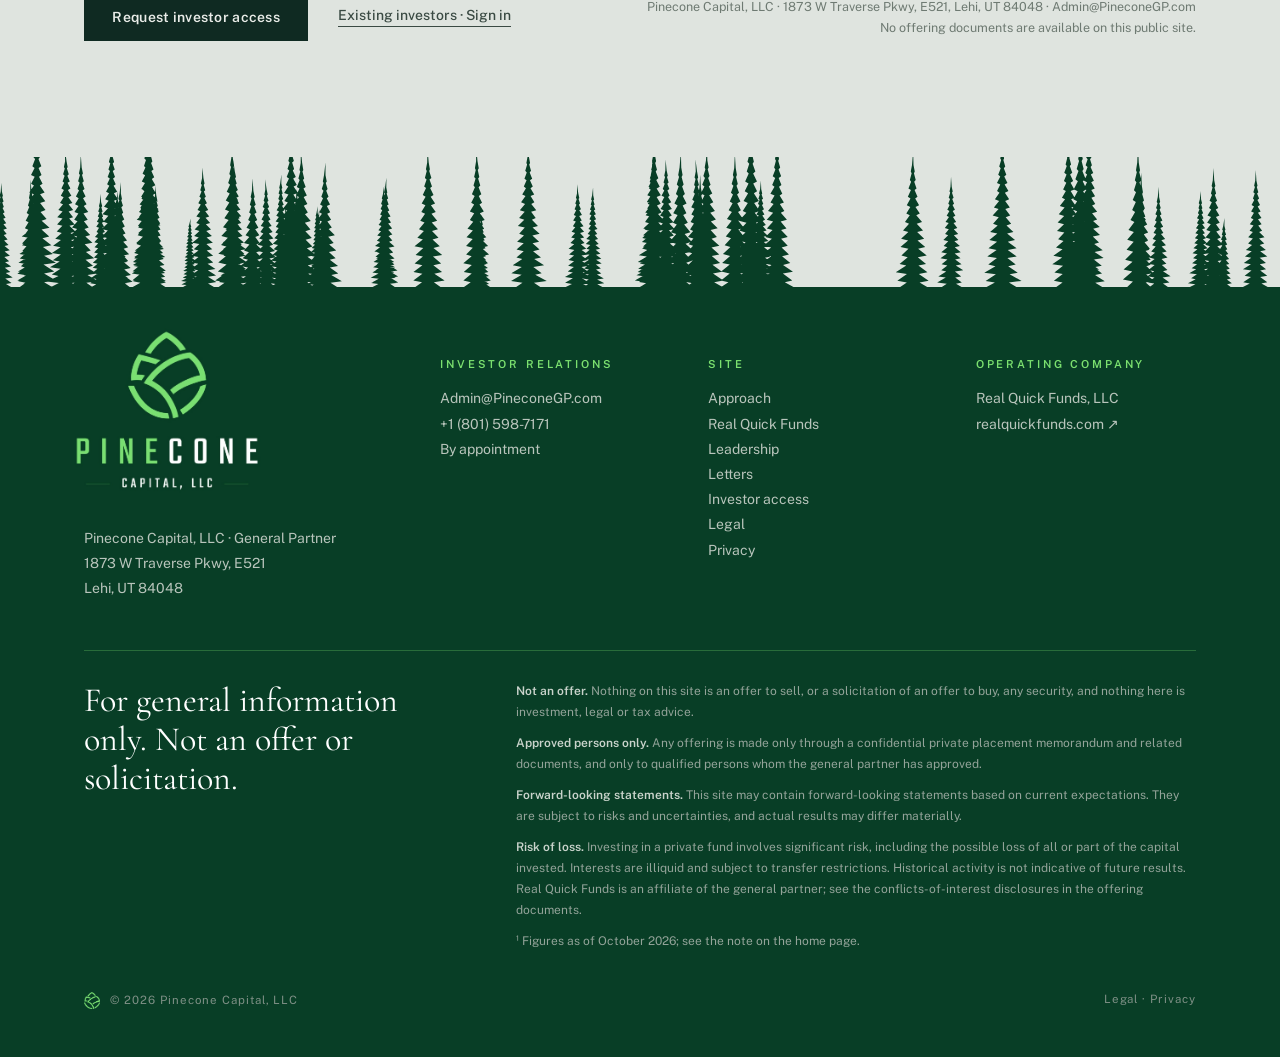
==== commit 6fc94b27: "Investor access: tap-first form posting to /api/contact, 3-step flow, Cloudflare Worker (not deploye" ====
--- a/index.html
+++ b/index.html
@@ -15,7 +15,7 @@
 <link rel="apple-touch-icon" href="/apple-touch-icon.png">
 <meta name="theme-color" content="#0F2A22">
 <link rel="stylesheet" href="/fonts/fonts.css">
-<link rel="stylesheet" href="/site.css?v=87e8b165">
+<link rel="stylesheet" href="/site.css?v=a98a6ada">
 </head><body>
 <div class="hero">
  <img class="forest" src="/img/forest.svg" alt="">
@@ -102,10 +102,9 @@
   <p class="intro">Our private fund is available only to people we already know and have approved. If we’ve met, request access and I’ll follow up personally. Fund materials are shared only after approval, never on this public site.</p>
  </div>
  <div class="trail">
-  <div class="step"><div class="dot"></div><div class="k">Step 1 of 4</div><h4>Request access</h4><p>Your name, how to reach you, and how we know each other.</p></div>
-  <div class="step"><div class="dot"></div><div class="k">Step 2 of 4</div><h4>Investor questionnaire</h4><p>A short confirmation of qualification and suitability.</p></div>
-  <div class="step"><div class="dot"></div><div class="k">Step 3 of 4</div><h4>A personal call</h4><p>With the founder and managing member. Questions go both ways.</p></div>
-  <div class="step"><div class="dot"></div><div class="k">Step 4 of 4</div><h4>Sign in</h4><p>Approved investors receive private credentials to fund materials.</p></div>
+  <div class="step"><div class="dot"></div><div class="k">Step 1 of 3</div><h4>Request access</h4><p>Your contact details and a few quick taps about your situation.</p></div>
+  <div class="step"><div class="dot"></div><div class="k">Step 2 of 3</div><h4>A personal call</h4><p>With the founder and managing member. Questions go both ways.</p></div>
+  <div class="step"><div class="dot"></div><div class="k">Step 3 of 3</div><h4>Sign in</h4><p>Approved investors receive private credentials to fund materials.</p></div>
  </div>
  <div class="accrow"><a class="btn" href="/investor-access">Request investor access</a><a class="ul" style="font-weight:500;color:var(--ink2)" href="/investor-access#existing-investors">Existing investors · Sign in</a><span class="mono">Pinecone Capital, LLC · 1873 W Traverse Pkwy, E521, Lehi, UT 84048 · <a href="mailto:Admin@PineconeGP.com">Admin@PineconeGP.com</a><br>No offering documents are available on this public site.</span></div>
 </section>
--- a/site.css
+++ b/site.css
@@ -110,7 +110,7 @@
 .access h2{font-family:var(--disp);font-weight:400;font-size:clamp(50px,5.8vw,84px);line-height:.96;margin-top:22px}
 .access h2 em{color:var(--bark)}
 .access .intro{font-size:18px;line-height:1.7;color:var(--ink2);max-width:560px}
-.trail{position:relative;margin-top:84px;display:grid;grid-template-columns:repeat(4,1fr)}
+.trail{position:relative;margin-top:84px;display:grid;grid-template-columns:repeat(3,1fr)}
 .trail::before{content:"";position:absolute;left:8px;right:8px;top:8px;border-top:1.5px dashed var(--bark);opacity:.7}
 .step{position:relative;padding-right:40px}
 .step .dot{width:17px;height:17px;border-radius:50%;background:var(--fog2);border:1.5px solid var(--pine);position:relative}
@@ -145,6 +145,23 @@
 .formcard .chk input{width:18px;height:18px;margin-top:3px;flex:none}
 .formcard .btn{margin-top:28px}
 .formcard .note{margin-top:18px;font-size:13px;line-height:1.6;color:var(--mute)}
+.formcard fieldset{border:0;margin:26px 0 0;padding:0;min-width:0}
+.formcard legend{padding:0;font-size:11px;letter-spacing:.22em;text-transform:uppercase;font-weight:600;color:var(--bark);line-height:1.6;margin-bottom:10px}
+.formcard .opts{display:flex;flex-wrap:wrap;gap:10px}
+.formcard label.chip{display:block;margin:0;font-size:15px;letter-spacing:0;text-transform:none;font-weight:500;color:var(--pine);cursor:pointer;position:relative}
+.formcard .chip input{position:absolute;opacity:0;width:1px;height:1px;margin:0;padding:0}
+.formcard .chip span{display:flex;align-items:center;min-height:48px;padding:12px 20px;background:var(--fog);border:1px solid var(--rule);transition:background .15s,border-color .15s,color .15s}
+.formcard .chip:hover span{border-color:var(--pine)}
+.formcard .chip input:checked+span{background:var(--pine);border-color:var(--pine);color:var(--fog)}
+.formcard .chip input:focus-visible+span{outline:2px solid var(--bark);outline-offset:3px}
+.formcard fieldset.bad .chip span{border-color:var(--bark)}
+.formcard fieldset.bad legend::after{content:" · please choose one";color:#8A2E1F;letter-spacing:.12em}
+.formcard .err{margin-top:10px;font-size:14px;line-height:1.5;color:#8A2E1F}
+.formcard .hp{position:absolute;left:-9999px;width:1px;height:1px;overflow:hidden}
+.formcard .btn:disabled{opacity:.7;cursor:progress}
+.formcard.done p{font-family:var(--disp);font-size:clamp(24px,2.6vw,30px);line-height:1.3;color:var(--pine)}
+.fnote{margin-top:18px;font-size:13px;line-height:1.6;color:var(--mute)}
+@media (max-width:720px){.formcard .opts{display:grid;grid-template-columns:1fr 1fr}.formcard #g-heard_from .opts{grid-template-columns:1fr}}
 /* footer */
 .ftrees{background:var(--fog2)}
 .ftrees .treeline{display:block;width:100%;height:130px;object-fit:fill}
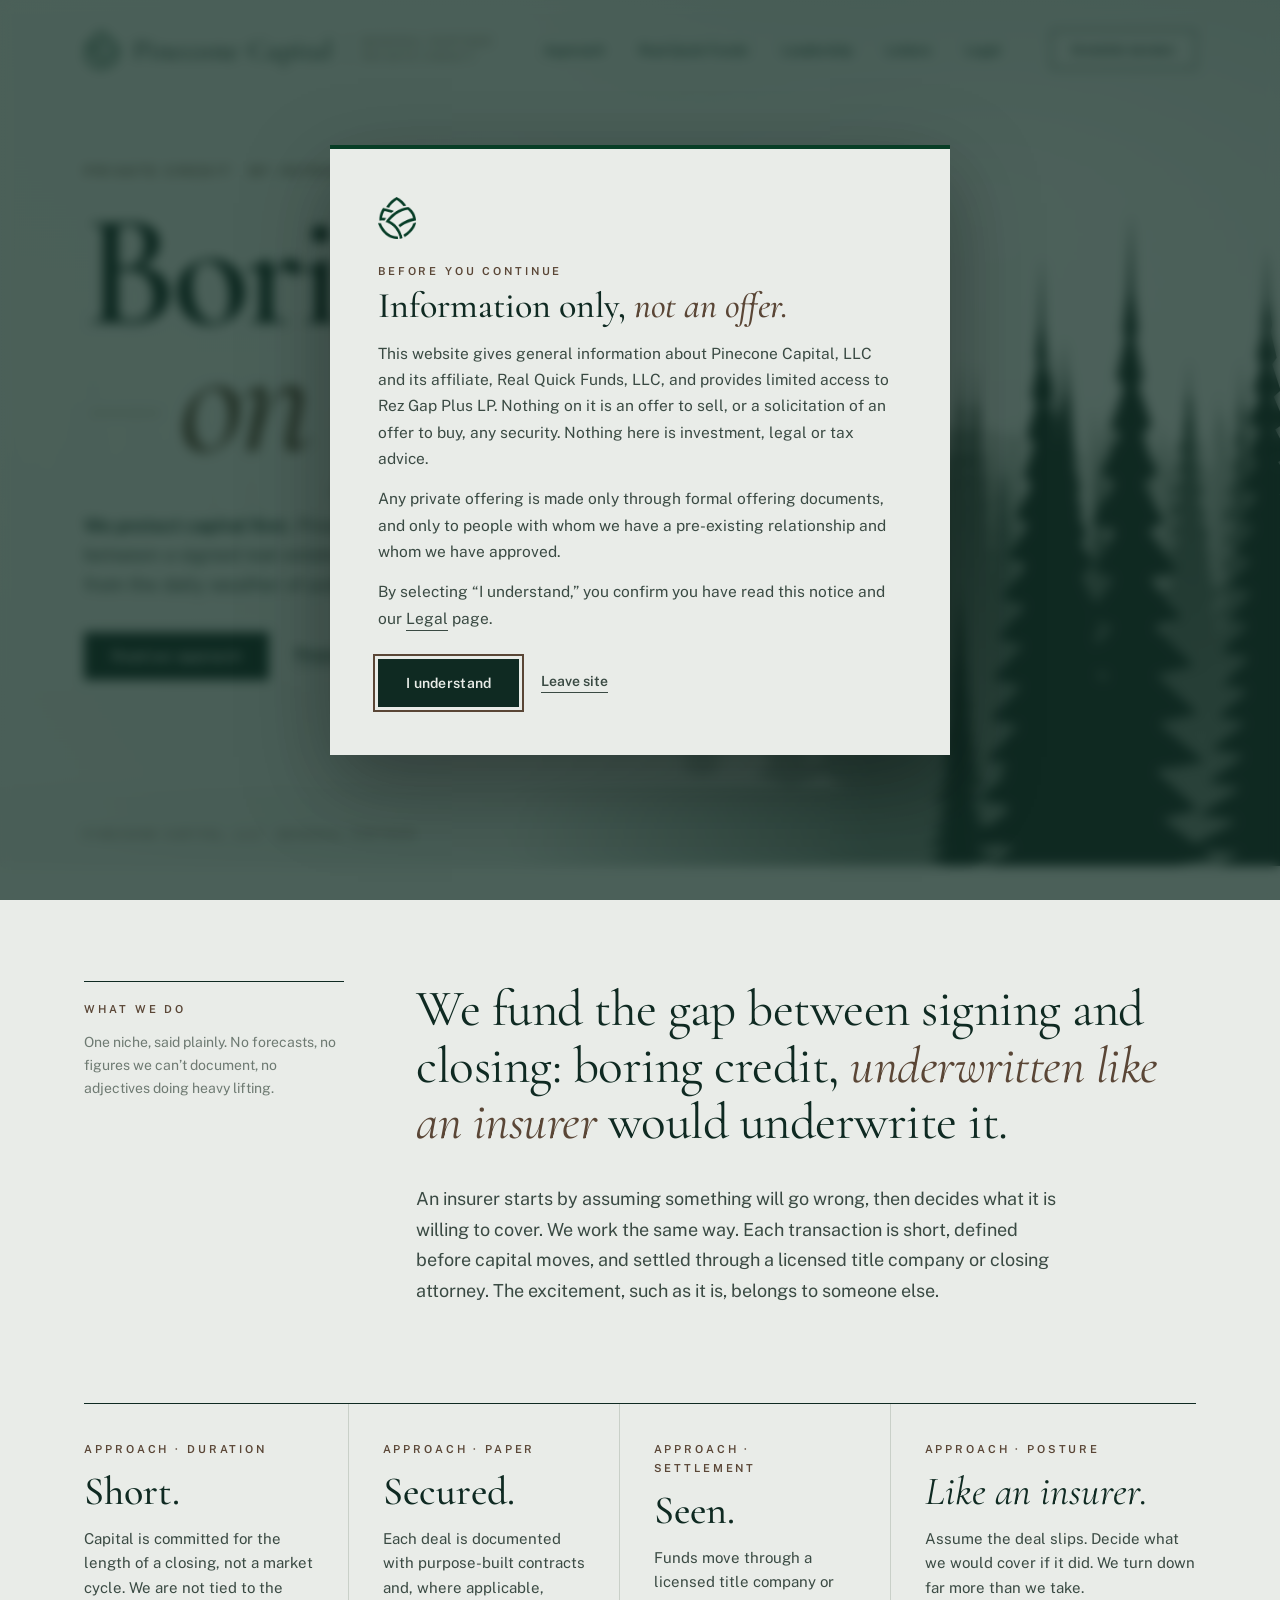
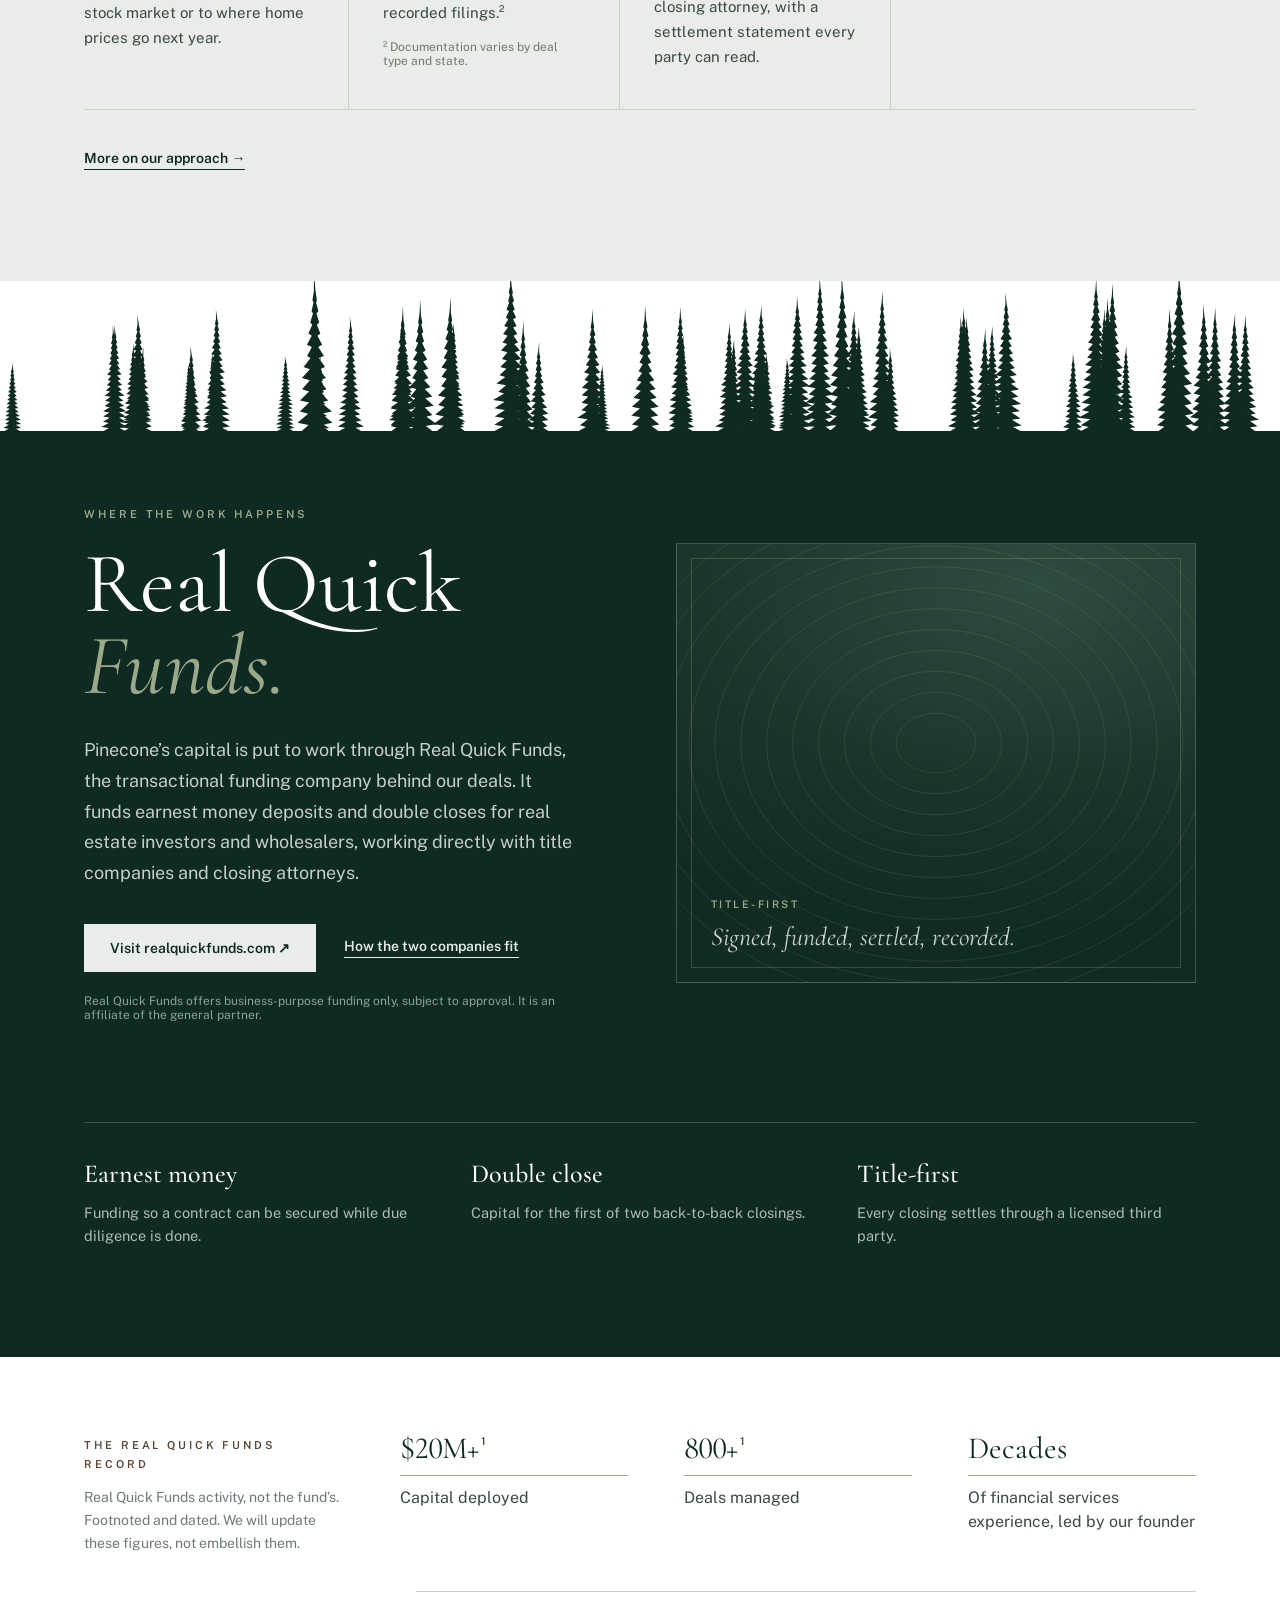
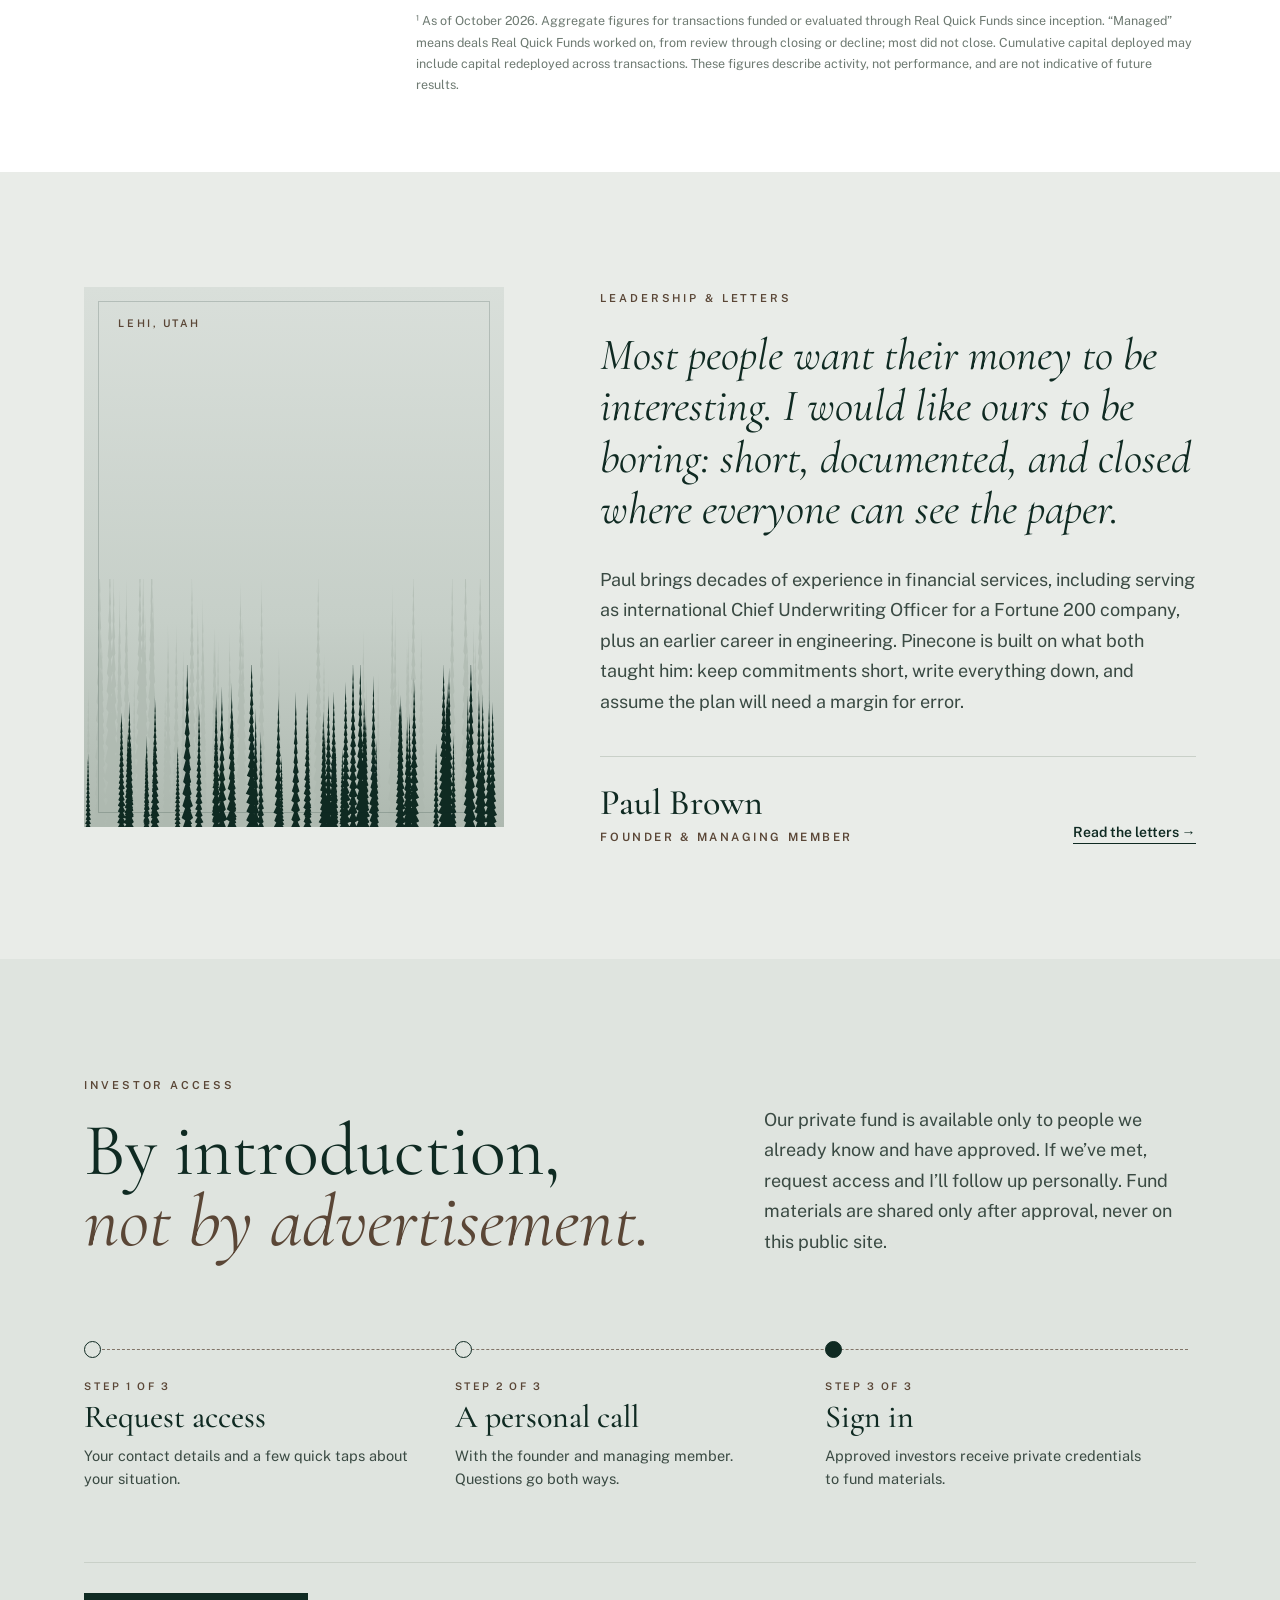
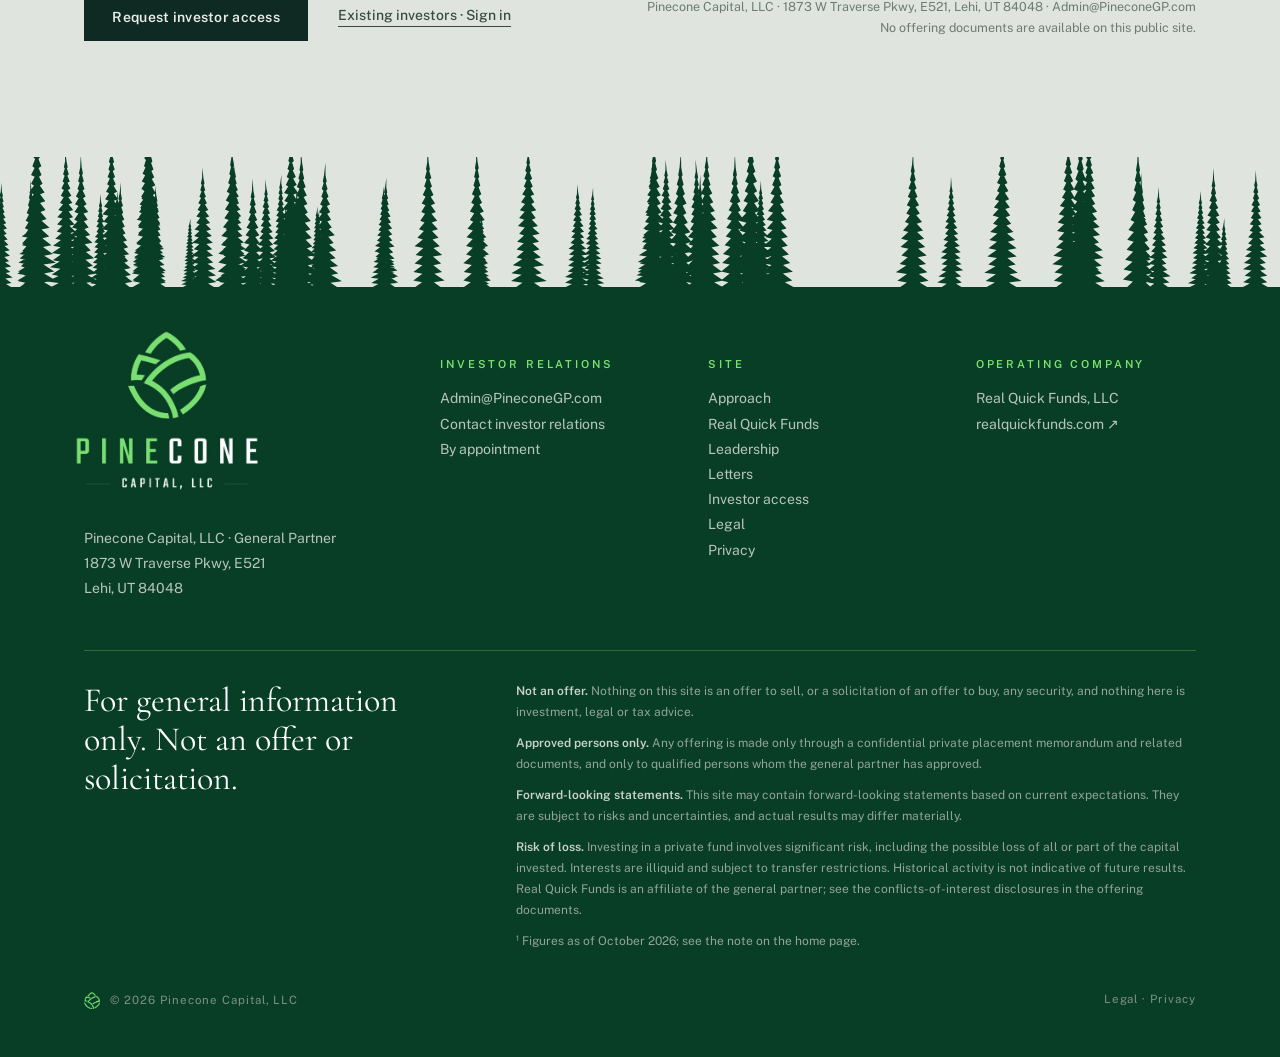
==== commit 1222f38d: "Footer: replace personal phone link with 'Contact investor relations' link to /investor-access form " ====
--- a/index.html
+++ b/index.html
@@ -112,7 +112,7 @@
 <footer>
  <div class="fg">
   <div><a href="/"><img class="lockup" src="/logo/derived-lockup-cropped.jpg" alt="Pinecone Capital, LLC"></a><div style="margin-top:22px">Pinecone Capital, LLC · General Partner<br>1873 W Traverse Pkwy, E521<br>Lehi, UT 84048</div></div>
-  <div class="col"><span class="cap">Investor relations</span><a href="mailto:Admin@PineconeGP.com">Admin@PineconeGP.com</a><a href="tel:+18015987171">+1 (801) 598-7171</a>By appointment</div>
+  <div class="col"><span class="cap">Investor relations</span><a href="mailto:Admin@PineconeGP.com">Admin@PineconeGP.com</a><a href="/investor-access#request">Contact investor relations</a>By appointment</div>
   <div class="col"><span class="cap">Site</span><a href="/approach">Approach</a><a href="/#real-quick-funds">Real Quick Funds</a><a href="/leadership">Leadership</a><a href="/letters">Letters</a><a href="/investor-access">Investor access</a><a href="/legal">Legal</a><a href="/privacy">Privacy</a></div>
   <div class="col"><span class="cap">Operating company</span>Real Quick Funds, LLC<a href="https://realquickfunds.com" target="_blank" rel="noopener noreferrer">realquickfunds.com ↗</a></div>
  </div>
